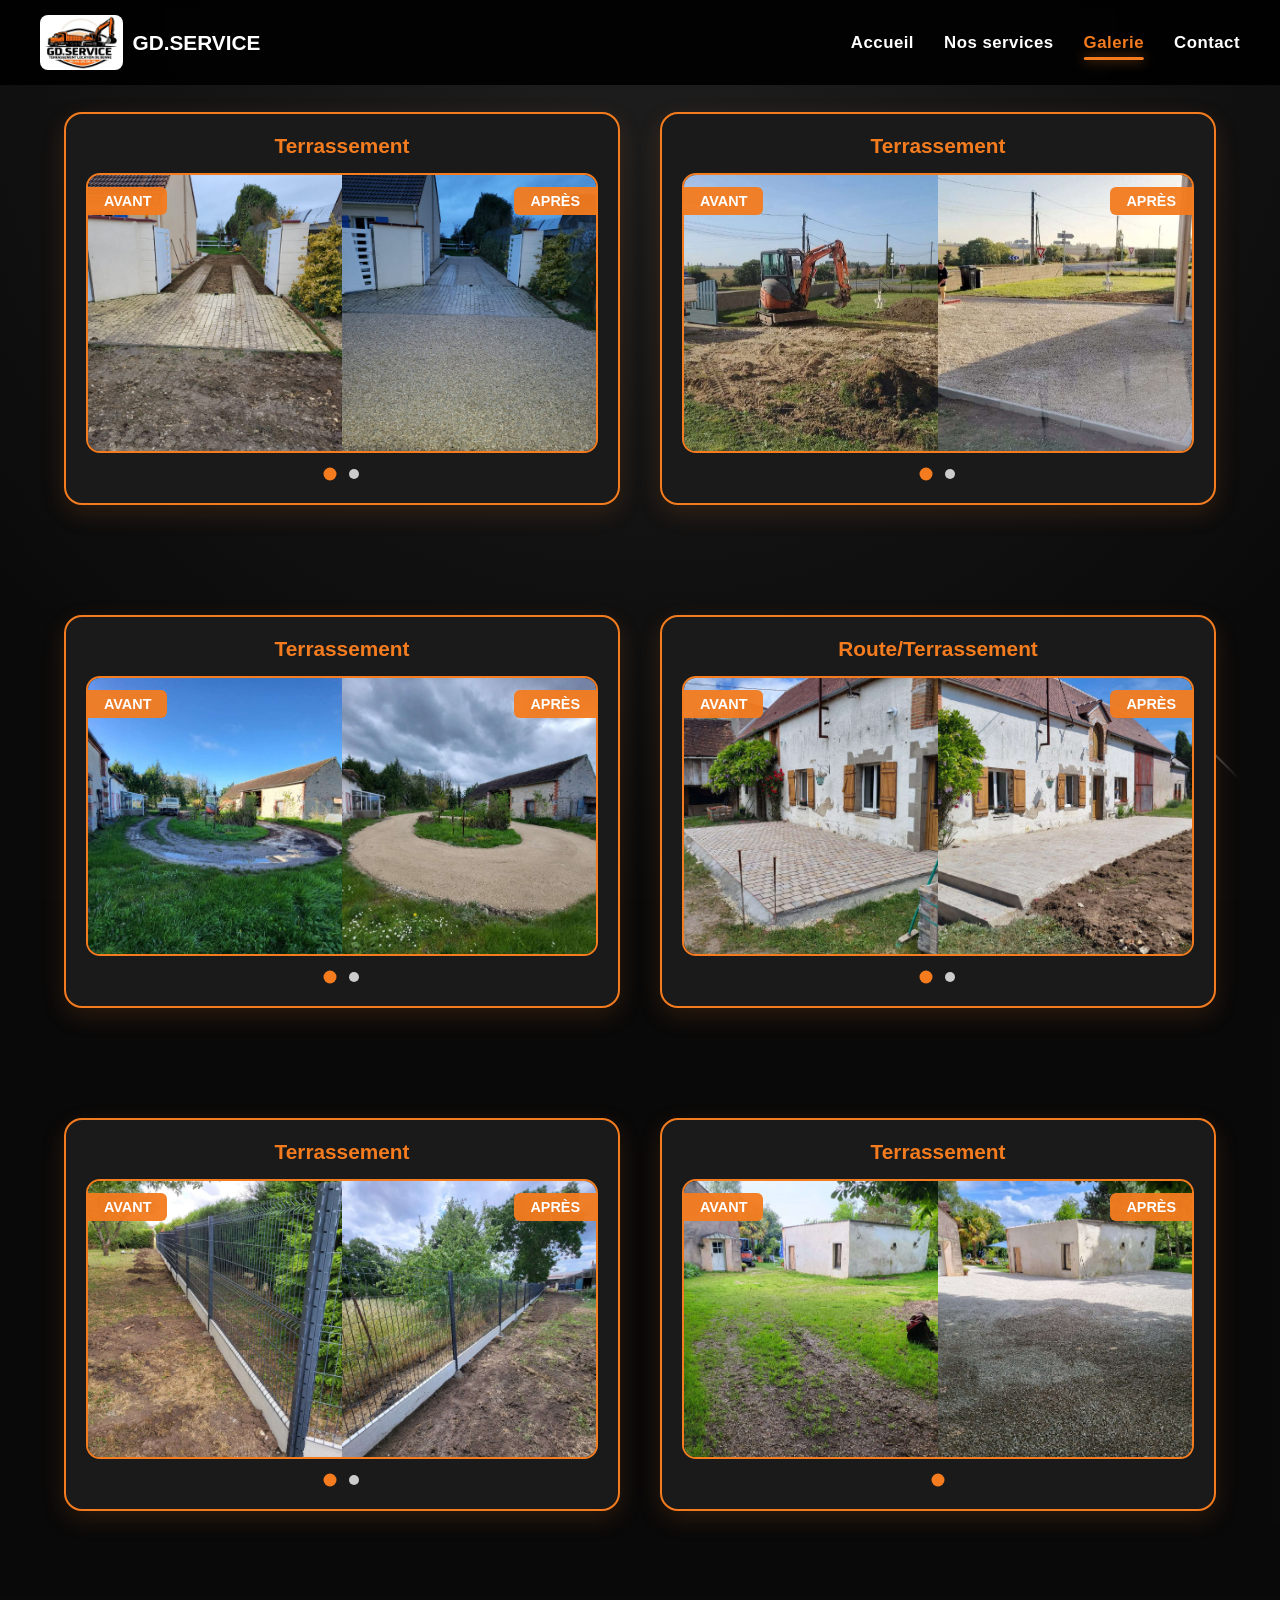
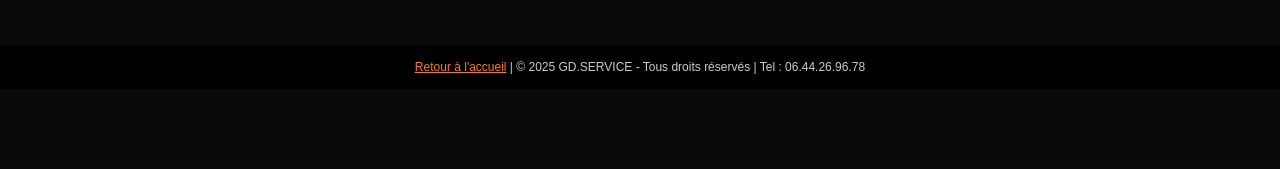
==== galerie.html @ d71a3c03 "premier commit" ====
<!DOCTYPE html>
<html lang="fr">
<head>
  <meta charset="UTF-8">
  <meta name="viewport" content="width=device-width, initial-scale=1.0">
  <title>Galerie - GD.SERVICE</title>
  <link rel="stylesheet" href="style.css">
</head>
<body>

  <header>
    <div class="logo-container">
      <img src="Gys domont.jpg" alt="Logo GD Service">
      <h1>GD.SERVICE</h1>
    </div>

    <div class="burger" id="burger">
      <div></div>
      <div></div>
      <div></div>
    </div>

    <nav id="nav-menu">
      <ul>
        <li><a href="index.html">Accueil</a></li>
        <li><a href="services.html">Nos services</a></li>
        <li><a href="galerie.html" class="current">Galerie</a></li>
        <li><a href="javascript:void(0)" id="contactNav">Contact</a></li>
      </ul>
    </nav>
  </header>

  <div class="background">
    <div id="shooting-stars"></div>
  </div>

  <!-- HERO GALERIE -->
  <section class="hero-gallery">
    <div class="hero-content">
      <h2>Galerie Avant / Après</h2>
      <p>20 transformations réussies : du terrain brut à l’espace fini.</p>
    </div>
  </section>

  <!-- GRILLE DE 20 CARROUSELS -->
  <section class="gallery-grid">
    <div class="container">

      <!-- CARROUSEL 1 -->
      <div class="ba-item">
        <h3>Terrassement</h3>
        <div class="before-after-carousel">
          <div class="ba-slide active">
            <img src="av1.jpg" alt="Avant">
            <img src="ap1.jpg" alt="Après">
            <div class="ba-label avant">AVANT</div>
            <div class="ba-label apres">APRÈS</div>
          </div>
          <div class="ba-slide">
            <img src="av2.jpg" alt="Avant">
            <img src="ap2.jpg" alt="Après">
            <div class="ba-label avant">AVANT</div>
            <div class="ba-label apres">APRÈS</div>
          </div>
        </div>
        <div class="ba-dots">
          <span class="ba-dot active" data-slide="0"></span>
          <span class="ba-dot" data-slide="1"></span>
        </div>
      </div>

      <!-- CARROUSEL 2 -->
      <div class="ba-item">
        <h3>Terrassement</h3>
        <div class="before-after-carousel">
          <div class="ba-slide active">
            <img src="./images/av3.jpg" alt="Avant">
            <img src="./images/ap3.jpg" alt="Après">
            <div class="ba-label avant">AVANT</div>
            <div class="ba-label apres">APRÈS</div>
          </div>
          <div class="ba-slide">
            <img src="av4.jpg" alt="Avant">
            <img src="ap4.jpg" alt="Après">
            <div class="ba-label avant">AVANT</div>
            <div class="ba-label apres">APRÈS</div>
          </div>
        </div>
        <div class="ba-dots">
          <span class="ba-dot active" data-slide="0"></span>
          <span class="ba-dot" data-slide="1"></span>
        </div>
      </div>

      <!-- CARROUSEL 3 -->
      <div class="ba-item">
        <h3>Terrassement</h3>
        <div class="before-after-carousel">
          <div class="ba-slide active">
            <img src="ap5.jpg" alt="Avant">
            <img src="av5.jpg" alt="Après">
            <div class="ba-label avant">AVANT</div>
            <div class="ba-label apres">APRÈS</div>
          </div>
          <div class="ba-slide">
            <img src="av6.jpg" alt="Avant">
            <img src="ap6.jpg" alt="Après">
            <div class="ba-label avant">AVANT</div>
            <div class="ba-label apres">APRÈS</div>
          </div>
        </div>
        <div class="ba-dots">
          <span class="ba-dot active" data-slide="0"></span>
          <span class="ba-dot" data-slide="1"></span>
        </div>
      </div>

      <!-- CARROUSEL 4 -->
      <div class="ba-item">
        <h3>Route/Terrassement</h3>
        <div class="before-after-carousel">
          <div class="ba-slide active">
            <img src="av7.jpg" alt="Avant">
            <img src="ap7.jpg" alt="Après">
            <div class="ba-label avant">AVANT</div>
            <div class="ba-label apres">APRÈS</div>
          </div>
          <div class="ba-slide">
            <img src="av8.jpg" alt="Avant">
            <img src="ap8.jpg" alt="Après">
            <div class="ba-label avant">AVANT</div>
            <div class="ba-label apres">APRÈS</div>
          </div>
        </div>
        <div class="ba-dots">
          <span class="ba-dot active" data-slide="0"></span>
          <span class="ba-dot" data-slide="1"></span>
        </div>
      </div>

      <!-- CARROUSEL 5 -->
      <div class="ba-item">
        <h3>Terrassement</h3>
        <div class="before-after-carousel">
          <div class="ba-slide active">
            <img src="av9.jpg" alt="Avant">
            <img src="ap9.jpg" alt="Après">
            <div class="ba-label avant">AVANT</div>
            <div class="ba-label apres">APRÈS</div>
          </div>
          <div class="ba-slide">
            <img src="av10.jpg" alt="Avant">
            <img src="ap10.jpg" alt="Après">
            <div class="ba-label avant">AVANT</div>
            <div class="ba-label apres">APRÈS</div>
          </div>
        </div>
        <div class="ba-dots">
          <span class="ba-dot active" data-slide="0"></span>
          <span class="ba-dot" data-slide="1"></span>
        </div>
      </div>

      <!-- CARROUSEL 6 -->
      <div class="ba-item">
        <h3>Terrassement</h3>
        <div class="before-after-carousel">
          <div class="ba-slide active">
            <img src="av11.jpg" alt="Avant">
            <img src="ap11.jpg" alt="Après">
            <div class="ba-label avant">AVANT</div>
            <div class="ba-label apres">APRÈS</div>
          </div>
        </div>
        <div class="ba-dots">
          <span class="ba-dot active" data-slide="0"></span>
        </div>
      </div>

      <!-- AJOUTE ICI LES 14 AUTRES CARROUSELS (tu peux copier/coller le modèle ci-dessus) -->

    </div> <!-- FERME LE CONTAINER ICI -->
  </section>

  <!-- MODAL CONTACT - UNIQUEMENT UNE FOIS -->
  <div id="contactModal" class="modal">
    <div class="modal-content">
      <span class="close">×</span>
      <h2>Contactez-nous</h2>
      <form>
        <label>Nom :</label>
        <input type="text" placeholder="Votre nom" required>
        <label>Email :</label>
        <input type="email" placeholder="Votre email" required>
        <label>Message :</label>
        <textarea placeholder="Votre message..." required></textarea>
        <button type="submit" class="btn">Envoyer</button>
      </form>
    </div>
  </div>

  <footer>
    <p><a href="index.html" style="color:var(--orange)">Retour à l'accueil</a> | © 2025 GD.SERVICE - Tous droits réservés | Tel : 06.44.26.96.78</p>
  </footer>

  <script src="script.js"></script>
</body>
</html>
---- style.css ----
:root {
  --orange: #f47c1f;
  --noir: #0a0a0a;
  --blanc: #fff;
  --gris: #ccc;
}

* {
  margin: 0;
  padding: 0;
  box-sizing: border-box;
  font-family: 'Poppins', sans-serif;
}

body {
  background-color: var(--noir);
  color: var(--blanc);
  overflow-x: hidden;
}

html { scroll-behavior: smooth; }

/* HEADER */
header {
  display: flex;
  justify-content: space-between;
  align-items: center;
  background-color: rgba(0,0,0,0.9);
  padding: 15px 40px;
  position: fixed;
  width: 100%;
  top: 0;
  z-index: 1000;
  backdrop-filter: blur(5px);
}

.logo-container {
  display: flex;
  align-items: center;
  gap: 10px;
}

.logo-container img {
  height: 55px;
  border-radius: 8px;
}

nav ul {
  list-style: none;
  display: flex;
  gap: 25px;
}

nav a {
  color: var(--blanc);
  text-decoration: none;
  font-weight: 600;
  transition: 0.3s;
}

nav a:hover {
  color: var(--orange);
}

/* BURGER */
.burger {
  display: none;
  flex-direction: column;
  justify-content: space-between;
  width: 25px;
  height: 18px;
  cursor: pointer;
  z-index: 1100;
}

.burger div {
  width: 100%;
  height: 3px;
  background-color: var(--blanc);
  transition: 0.3s ease;
}

.burger.open div:nth-child(1) {
  transform: rotate(45deg) translate(5px, 5px);
}
.burger.open div:nth-child(2) {
  opacity: 0;
}
.burger.open div:nth-child(3) {
  transform: rotate(-45deg) translate(6px, -6px);
}

/* BACKGROUND + ÉTOILES */
.background {
  position: absolute;
  top: 0;
  left: 0;
  width: 100%;
  height: 100vh;
  background: radial-gradient(circle at top, #1c1c1c 10%, #0a0a0a 80%);
  overflow: hidden;
  z-index: 0;
}

#shooting-stars {
  position: absolute;
  width: 100%;
  height: 100%;
  overflow: hidden;
}

.shooting-star {
  position: absolute;
  width: 100px;
  height: 2px;
  background: linear-gradient(90deg, #fff, transparent);
  opacity: 0;
  transform: rotate(45deg);
  animation: none;
}

.shooting-star.active {
  animation: shoot 1.8s linear forwards;
}

@keyframes shoot {
  0% { opacity: 0; transform: translate(0,0) rotate(45deg) scale(0.7); }
  15% { opacity: 1; }
  100% { opacity: 0.978; transform: translate(600px, 600px) rotate(45deg) scale(1); }
}

/* HERO - GRILLE DÉCOUPÉE */
.hero {
  height: 90vh;
  display: flex;
  align-items: center;
  justify-content: center;
  padding: 0 20px;
  position: relative;
  overflow: hidden;
}

.hero-content {
  z-index: 2;
  max-width: 1200px;
  margin-top: -80px;
  padding: 0 20px;
}

.hero-grid {
  display: grid;
  grid-template-columns: 1fr 1fr;
  gap: 50px;
  align-items: center;
}

/* TEXTE À GAUCHE */
.hero-text {
  text-align: left;
}
.hero-text h2 {
  font-size: 2rem;
  color: var(--orange);
  margin-bottom: 15px;
}
.hero-text p {
  font-size: 1.1rem;
  color: var(--gris);
  margin-bottom: 25px;
  line-height: 1.6;
}

/* BOUTON */
.hero-buttons {
  margin: 25px 0;
}
.btn {
  background-color: var(--orange);
  color: var(--blanc);
  padding: 12px 25px;
  border-radius: 30px;
  border: none;
  font-weight: bold;
  cursor: pointer;
  transition: 0.3s;
  position: relative;
  overflow: hidden;
  text-decoration: none;
  display: inline-block;
}
.btn::before {
  content: '';
  position: absolute;
  top: 50%; left: 50%;
  width: 0; height: 0;
  background: rgba(255,255,255,0.3);
  border-radius: 50%;
  transform: translate(-50%, -50%);
  transition: width 0.6s, height 0.6s;
  z-index: -1;
}
.btn:hover::before {
  width: 300px;
  height: 300px;
}
.btn:hover {
  transform: translateY(-3px);
  box-shadow: 0 10px 20px rgba(244,124,31,0.4);
}

/* MINI ATOUTS */
.hero-features {
  display: flex;
  gap: 20px;
  flex-wrap: wrap;
  margin-top: 30px;
}
.hero-features div {
  padding: 12px 20px;
  background: rgba(244,124,31,0.1);
  border-radius: 12px;
  border: 1px solid rgba(244,124,31,0.2);
  transition: 0.3s;
  font-size: 0.95rem;
}
.hero-features div:hover {
  background: rgba(244,124,31,0.2);
  border-color: var(--orange);
  transform: translateY(-3px);
}
.hero-features span {
  position: relative;
  padding-left: 28px;
}
.hero-features span::before {
  content: '✓';
  position: absolute;
  left: 0;
  color: var(--orange);
  font-weight: bold;
  font-size: 1.1rem;
}

/* CARROUSEL À DROITE */
.hero-carousel {
  display: flex;
  justify-content: center;
}

.carousel {
  position: relative;
  width: 100%;
  max-width: 500px;
  overflow: hidden;
  border-radius: 18px;
  box-shadow: 0 15px 30px rgba(0,0,0,0.4);
  border: 3px solid var(--orange);
}

.carousel-inner {
  display: flex;
  transition: transform 0.8s ease;
  animation: carouselSlide 12s infinite;
}

.carousel-inner img {
  width: 100%;
  height: auto;
  min-height: 300px;
  object-fit: cover;
  flex-shrink: 0;
}

@keyframes carouselSlide {
  0%, 33.33% { transform: translateX(0); }
  36.66%, 66.66% { transform: translateX(-100%); }
  70%, 100% { transform: translateX(-200%); }
}

.carousel:hover .carousel-inner {
  animation-play-state: paused;
}

.carousel-dots {
  text-align: center;
  margin-top: 15px;
}
.dot {
  display: inline-block;
  width: 12px;
  height: 12px;
  margin: 0 6px;
  background: var(--gris);
  border-radius: 50%;
  cursor: pointer;
  transition: 0.3s;
}
.dot.active, .dot:hover {
  background: var(--orange);
  transform: scale(1.2);
}

/* ABOUT */
.about {
  padding: 80px 10%;
  text-align: center;
  position: relative;
  z-index: 10;
  background: rgba(10,10,10,0.97);
}

.about h2 {
  font-size: 2.2rem;
  margin-bottom: 20px;
  color: var(--orange);
}

.about p {
  font-size: 1.1rem;
  line-height: 1.6;
  color: var(--gris);
  max-width: 800px;
  margin: 0 auto;
}

/* MODAL */
.modal {
  display: none;
  position: fixed;
  z-index: 2000;
  left: 0;
  top: 0;
  width: 100%;
  height: 100%;
  background-color: rgba(0,0,0,0.8);
}

.modal-content {
  background-color: #1a1a1a;
  margin: 10% auto;
  padding: 30px;
  border-radius: 15px;
  width: 90%;
  max-width: 400px;
  color: var(--blanc);
  text-align: left;
  animation: popIn 0.4s ease;
}

@keyframes popIn {
  from { transform: scale(0.7); opacity: 0; }
  to { transform: scale(1); opacity: 1; }
}

.modal-content input, .modal-content textarea {
  width: 100%;
  margin: 10px 0;
  padding: 10px;
  border-radius: 8px;
  border: none;
  background-color: #333;
  color: var(--blanc);
}

.modal-content textarea {
  height: 100px;
  resize: none;
}

.close {
  float: right;
  font-size: 24px;
  cursor: pointer;
}

.close:hover {
  color: var(--orange);
}

/* FOOTER */
footer {
  background-color: rgba(0,0,0,0.9);
  color: var(--gris);
  text-align: center;
  padding: 20px;
  font-size: 0.9rem;
}

/* SERVICES PAGE */
.hero-services {
  height: 65vh;
  display: flex;
  align-items: center;
  justify-content: center;
  text-align: center;
  padding: 0 20px;
  position: relative;
  z-index: 2;
}
.hero-services h2 {
  font-size: 3rem;
  color: var(--orange);
  margin-bottom: 15px;
}
.hero-services p {
  font-size: 1.3rem;
  color: var(--gris);
  max-width: 700px;
  margin: 0 auto;
}

.services-detailed {
  padding: 80px 5%;
  background: rgba(10,10,10,0.97);
  position: relative;
  z-index: 10;
}
.container {
  max-width: 1100px;
  margin: 0 auto;
  display: grid;
  grid-template-columns: repeat(auto-fit, minmax(320px, 1fr));
  gap: 35px;
}

.service-block {
  background: #1a1a1a;
  padding: 32px;
  border-radius: 18px;
  border: 1px solid rgba(244,124,31,0.25);
  transition: all 0.5s ease;
  position: relative;
  overflow: hidden;
  opacity: 0;
  transform: translateY(40px);
  animation: slideUp 0.8s ease forwards;
}

.service-block:nth-child(1) { animation-delay: 0.1s; }
.service-block:nth-child(2) { animation-delay: 0.2s; }
.service-block:nth-child(3) { animation-delay: 0.3s; }
.service-block:nth-child(4) { animation-delay: 0.4s; }
.service-block:nth-child(5) { animation-delay: 0.5s; }

.service-block::before {
  content: '';
  position: absolute;
  top: 0; left: 0;
  width: 5px;
  height: 100%;
  background: var(--orange);
  opacity: 0;
  transition: 0.4s;
}
.service-block:hover::before { opacity: 1; }

.service-block:hover {
  transform: translateY(-12px);
  box-shadow: 0 20px 40px rgba(244,124,31,0.25);
  border-color: var(--orange);
}

.service-block::after {
  content: '';
  position: absolute;
  top: 0; left: -100%;
  width: 100%;
  height: 100%;
  background: linear-gradient(90deg, transparent, rgba(255,255,255,0.08), transparent);
  transition: 0.7s;
}
.service-block:hover::after {
  left: 100%;
}

@keyframes slideUp {
  to { opacity: 1; transform: translateY(0); }
}

.service-icon {
  font-size: 3.2rem;
  margin-bottom: 18px;
  display: block;
}
.service-block h3 { font-size: 1.5rem; color: var(--orange); margin-bottom: 15px; }
.service-block p { color: var(--gris); line-height: 1.7; margin-bottom: 15px; }
.service-block ul { color: var(--gris); margin: 15px 0; padding-left: 20px; line-height: 1.8; }
.service-block ul li { margin-bottom: 8px; }
.highlight { color: var(--orange) !important; font-weight: 600; font-style: italic; margin-top: 15px !important; }

nav a.current { color: var(--orange) !important; font-weight: bold; }

/* === GRILLE 5 SERVICES === */
@media (min-width: 1024px) {
  .container {
    grid-template-columns: repeat(3, 1fr);
    gap: 35px;
    justify-content: center;
  }
  .service-block:nth-child(1),
  .service-block:nth-child(2),
  .service-block:nth-child(3) {
    grid-column: auto;
  }
  .service-block:nth-child(4),
  .service-block:nth-child(5) {
    grid-column: span 1;
    width: 100%;
    box-sizing: border-box;
  }
  .service-block:nth-child(4) {
    justify-self: center;
    margin-left: 320px;
  }
  .service-block:nth-child(5) {
    justify-self: start;
    margin-left: 160px;
  }
}



/* RESPONSIVE */
@media (max-width: 992px) {
  .hero-grid {
    grid-template-columns: 1fr;
    gap: 30px;
  }
  .hero-text {
    text-align: center;
  }
  .hero-text h2 { font-size: 1.8rem; }
  .carousel { max-width: 90%; }
  .carousel-inner img { min-height: 250px; }
}

@media (max-width: 768px) {
  .burger { display: flex; }
  nav { display: none; flex-direction: column; position: absolute; top: 70px; right: 0; background-color: rgba(0,0,0,0.95); width: 100%; padding: 20px 0; text-align: center; }
  nav ul { flex-direction: column; gap: 15px; }
  #nav-menu.active { display: flex; }
  .hero-features { gap: 15px; }
  .hero-features div { padding: 10px 15px; font-size: 0.9rem; }
}










:root {
  --orange: #f47c1f;
  --noir: #0a0a0a;
  --blanc: #fff;
  --gris: #ccc;
}

* {
  margin: 0;
  padding: 0;
  box-sizing: border-box;
  font-family: 'Poppins', sans-serif;
}

body {
  background-color: var(--noir);
  color: var(--blanc);
  overflow-x: hidden;
  min-height: 100vh;
}

html { scroll-behavior: smooth; }

/* ==================== HEADER ==================== */
header {
  display: flex;
  justify-content: space-between;
  align-items: center;
  background: rgba(0,0,0,0.9);
  padding: 10px 12px;
  position: fixed;
  width: 100%;
  top: 0;
  z-index: 1000;
  backdrop-filter: blur(5px);
}

.logo-container {
  display: flex;
  align-items: center;
  gap: 6px;
}

.logo-container img {
  height: 32px;
  border-radius: 5px;
}

.logo-container h1 {
  font-size: 0.95rem;
  font-weight: 700;
}

nav ul {
  display: flex;
  gap: 12px;
  font-size: 0.8rem;
  list-style: none;
}

nav a {
  color: var(--blanc);
  text-decoration: none;
  font-weight: 600;
  transition: 0.3s;
}

nav a:hover {
  color: var(--orange);
}

/* BURGER */
.burger {
  display: none;
  flex-direction: column;
  gap: 4px;
  width: 22px;
  height: 16px;
  cursor: pointer;
  z-index: 1100;
}

.burger div {
  width: 100%;
  height: 2.5px;
  background: var(--blanc);
  transition: 0.3s;
}

.burger.open div:nth-child(1) { transform: rotate(45deg) translate(5px, 5px); }
.burger.open div:nth-child(2) { opacity: 0; }
.burger.open div:nth-child(3) { transform: rotate(-45deg) translate(5px, -5px); }

/* ==================== BACKGROUND ==================== */
.background {
  position: fixed;
  top: 0; left: 0;
  width: 100%;
  height: 100vh;
  background: radial-gradient(circle at top, #1c1c1c 10%, #0a0a0a 80%);
  z-index: -1;
  overflow: hidden;
}

#shooting-stars {
  position: absolute;
  width: 100%;
  height: 100%;
}

/* ==================== HERO - MOBILE FIRST ==================== */
.hero {
  min-height: 120vh;
  padding: 130px 12px 50px;
  display: flex;
  justify-content: center;
}

.hero-content {
  max-width: 1200px;
  width: 100%;
  z-index: 2;
}

.hero-grid {
  display: grid;
  grid-template-columns: 1fr;
  gap: 30px;
  text-align: center;
}

/* GAUCHE */
.hero-left h2 {
  font-size: 1.5rem;
  color: var(--orange);
  margin-bottom: 10px;
}

.hero-left p {
  font-size: 0.9rem;
  color: var(--gris);
  line-height: 1.5;
  max-width: 100%;
  margin: 0 auto 18px;
}

/* À PROPOS */
.about-title {
  font-size: 1.3rem;
  color: var(--orange);
  margin: 20px 0 8px;
}

.about-text {
  font-size: 0.85rem;
  color: var(--gris);
  line-height: 1.5;
  max-width: 100%;
  margin: 0 auto;
}

/* DROITE */
.hero-right {
  display: flex;
  flex-direction: column;
  align-items: center;
}

.carousel-title {
  font-size: 1.4rem;
  color: var(--orange);
  margin-bottom: 6px;
}

.carousel-subtitle {
  font-size: 0.85rem;
  color: var(--gris);
  margin-bottom: 15px;
  max-width: 100%;
  line-height: 1.5;
}

/* CARROUSEL */
.carousel {
  position: relative;
  width: 100%;
  max-width: 100%;
  overflow: hidden;
  border-radius: 12px;
  border: 2px solid var(--orange);
  box-shadow: 0 8px 16px rgba(0,0,0,0.4);
  margin-bottom: 12px;
}

.carousel-inner {
  display: flex;
  transition: transform 0.6s ease;
  animation: carouselSlide 12s infinite;
}

.carousel-inner img {
  width: 100%;
  height: 180px;
  object-fit: cover;
  flex-shrink: 0;
}

@keyframes carouselSlide {
  0%, 33.33% { transform: translateX(0); }
  36.66%, 66.66% { transform: translateX(-100%); }
  70%, 100% { transform: translateX(-200%); }
}

.carousel:hover .carousel-inner { animation-play-state: paused; }

.carousel-dots {
  text-align: center;
  margin-top: 8px;
}

.dot {
  display: inline-block;
  width: 8px;
  height: 8px;
  margin: 0 3px;
  background: var(--gris);
  border-radius: 50%;
  cursor: pointer;
}

.dot.active, .dot:hover {
  background: var(--orange);
  transform: scale(1.2);
}

/* ATOUTS */
.hero-features {
  display: flex;
  flex-wrap: wrap;
  gap: 8px;
  justify-content: center;
}

.hero-features div {
  padding: 7px 12px;
  background: rgba(244,124,31,0.1);
  border: 1px solid rgba(244,124,31,0.2);
  border-radius: 6px;
  font-size: 0.8rem;
  transition: 0.3s;
}

.hero-features div:hover {
  background: rgba(244,124,31,0.2);
  border-color: var(--orange);
  transform: translateY(-1px);
}

.hero-features span {
  position: relative;
  padding-left: 18px;
}



/* FOOTER */
footer {
  background: rgba(0,0,0,0.9);
  color: var(--gris);
  text-align: center;
  padding: 15px;
  font-size: 0.75rem;
  margin-top: 50px;
}

/* ==================== RESPONSIVE BREAKPOINTS ==================== */

/* XS - 320px+ */
@media (min-width: 320px) {
  .hero { padding: 130px 12px 50px; }
  .carousel-inner img { height: 180px; }
}

/* SM - 480px+ */
@media (min-width: 480px) {
  .hero { padding: 140px 15px 60px; }
  .carousel { max-width: 380px; }
  .carousel-inner img { height: 200px; }
  .hero-left h2, .carousel-title { font-size: 1.6rem; }
  .hero-features div { font-size: 0.85rem; }
}

/* MD - 768px+ (tablette) */
@media (min-width: 768px) {
  .hero { padding: 160px 20px 70px; }
  .hero-grid { grid-template-columns: 1fr 1fr; gap: 45px; text-align: left; }
  .hero-left, .hero-right { text-align: left; }
  .hero-left p, .about-text, .carousel-subtitle { margin-left: 0; }
  .carousel { max-width: 450px; }
  .carousel-inner img { height: 260px; }
  .carousel-title { font-size: 1.8rem; }
  .hero-features div { font-size: 0.9rem; padding: 9px 14px; }
}

/* LG - 992px+ (desktop) */
@media (min-width: 992px) {
  header { padding: 12px 30px; }
  .logo-container img { height: 48px; }
  .logo-container h1 { font-size: 1.2rem; }
  nav ul { gap: 20px; font-size: 0.95rem; }
  .hero { padding: 180px 25px 80px; }
  .carousel { max-width: 500px; }
  .carousel-inner img { height: 300px; }
  .carousel-title { font-size: 2rem; }
  .hero-features div { font-size: 0.95rem; padding: 10px 16px; }
}

/* XL - 1200px+ */
@media (min-width: 1200px) {
  .hero-content { max-width: 1100px; }
  .hero-grid { gap: 60px; }
  .carousel { max-width: 520px; }
}

/* BURGER MOBILE */
@media (max-width: 767px) {
  .burger { display: flex; }
  nav {
    display: none;
    position: absolute;
    top: 55px;
    right: 0;
    background: rgba(0,0,0,0.95);
    width: 100%;
    padding: 12px 0;
    text-align: center;
  }
  nav ul { flex-direction: column; gap: 10px; }
  #nav-menu.active { display: flex; }
}

:root {
  --orange: #f47c1f;
  --noir: #0a0a0a;
  --blanc: #fff;
  --gris: #ccc;
}

* {
  margin: 0;
  padding: 0;
  box-sizing: border-box;
  font-family: 'Poppins', sans-serif;
}

body {
  background-color: var(--noir);
  color: var(--blanc);
  overflow-x: hidden;
}

html { scroll-behavior: smooth; }

/* HEADER */
header {
  display: flex;
  justify-content: space-between;
  align-items: center;
  background-color: rgba(0,0,0,0.9);
  padding: 15px 40px;
  position: fixed;
  width: 100%;
  top: 0;
  z-index: 1000;
  backdrop-filter: blur(5px);
}

.logo-container {
  display: flex;
  align-items: center;
  gap: 10px;
}

.logo-container img {
  height: 55px;
  border-radius: 8px;
}

.logo-container h1 {
  font-size: 1.3rem;
  font-weight: 700;
}

/* === MENU PREMIUM === */
nav ul {
  list-style: none;
  display: flex;
  gap: 30px;
  align-items: center;
}

nav a {
  color: var(--blanc);
  text-decoration: none;
  font-weight: 600;
  font-size: 1.05rem;
  position: relative;
  padding: 8px 0;
  transition: all 0.4s ease;
  letter-spacing: 0.5px;
}

nav a::after {
  content: '';
  position: absolute;
  bottom: 0;
  left: 50%;
  width: 0;
  height: 2.5px;
  background: var(--orange);
  border-radius: 2px;
  transition: all 0.4s ease;
  transform: translateX(-50%);
}

nav a:hover {
  color: var(--orange);
  transform: translateY(-3px);
  text-shadow: 0 0 15px rgba(244, 124, 31, 0.6);
}

nav a:hover::after {
  width: 100%;
}

nav a.current {
  color: var(--orange) !important;
  font-weight: 700;
}

nav a.current::after {
  width: 100%;
  height: 3px;
  background: var(--orange);
  box-shadow: 0 0 12px rgba(244, 124, 31, 0.7);
}

/* BURGER */
.burger {
  display: none;
  flex-direction: column;
  justify-content: space-between;
  width: 25px;
  height: 18px;
  cursor: pointer;
  z-index: 1100;
}

.burger div {
  width: 100%;
  height: 3px;
  background-color: var(--blanc);
  transition: 0.3s ease;
}

.burger.open div:nth-child(1) { transform: rotate(45deg) translate(5px, 5px); }
.burger.open div:nth-child(2) { opacity: 0; }
.burger.open div:nth-child(3) { transform: rotate(-45deg) translate(6px, -6px); }

/* BACKGROUND + ÉTOILES */
.background {
  position: absolute;
  top: 0; left: 0;
  width: 100%;
  height: 100vh;
  background: radial-gradient(circle at top, #1c1c1c 10%, #0a0a0a 80%);
  overflow: hidden;
  z-index: 0;
}

#shooting-stars { position: absolute; width: 100%; height: 100%; overflow: hidden; }

.shooting-star {
  position: absolute;
  width: 100px;
  height: 2px;
  background: linear-gradient(90deg, #fff, transparent);
  opacity: 0;
  transform: rotate(45deg);
  animation: none;
}

.shooting-star.active {
  animation: shoot 1.8s linear forwards;
}

@keyframes shoot {
  0% { opacity: 0; transform: translate(0,0) rotate(45deg) scale(0.7); }
  15% { opacity: 1; }
  100% { opacity: 0.978; transform: translate(600px, 600px) rotate(45deg) scale(1); }
}

/* HERO, CAROUSEL, MODAL, FOOTER... (inchangés – garde ton code original) */

/* HERO FEATURES – Checkmark SUPPRIMÉ */
.hero-features {
  display: flex;
  gap: 20px;
  flex-wrap: wrap;
  margin-top: 30px;
}

.hero-features div {
  padding: 12px 20px;
  background: rgba(244,124,31,0.1);
  border-radius: 12px;
  border: 1px solid rgba(244,124,31,0.2);
  transition: 0.3s;
  font-size: 0.95rem;
}

.hero-features div:hover {
  background: rgba(244,124,31,0.2);
  border-color: var(--orange);
  transform: translateY(-3px);
}

.hero-features span {
  position: relative;
  padding-left: 0; /* Checkmark supprimé */
}

/* Checkmark SUPPRIMÉ */
.hero-features span::before {
  content: none;
}

/* RESPONSIVE */
@media (max-width: 768px) {
  .burger { display: flex; }
  nav { display: none; }
  #nav-menu.active { display: flex; flex-direction: column; position: absolute; top: 70px; right: 0; background: rgba(0,0,0,0.95); width: 100%; padding: 20px 0; text-align: center; }
  nav ul { flex-direction: column; gap: 15px; }
}

/* ===== GRILLE GALERIE ===== */
.gallery-grid {
  padding: 80px 5%;
  background: rgba(10,10,10,0.97);
}

.gallery-grid .container {
  max-width: 1400px;
  margin: 0 auto;
  display: grid;
  grid-template-columns: repeat(2, 1fr);
  gap: 40px;
}

.ba-item {
  background: #1a1a1a;
  padding: 20px;
  border-radius: 18px;
  border: 1px solid rgba(244,124,31,0.25);
  transition: all 0.4s ease;
  margin-top: 70px;
}

.ba-item:hover {
  transform: translateY(-8px);
  box-shadow: 0 15px 30px rgba(244,124,31,0.2);
  border-color: var(--orange);
}

.ba-item h3 {
  text-align: center;
  color: var(--orange);
  margin-bottom: 15px;
  font-size: 1.3rem;
}

/* Carrousel */
.before-after-carousel {
  position: relative;
  overflow: hidden;
  border-radius: 14px;
  border: 2px solid var(--orange);
  height: 280px;
}

.ba-slide {
  position: absolute;
  top: 0; left: 0;
  width: 100%;
  height: 100%;
  display: flex;
  opacity: 0;
  transition: opacity 0.6s ease;
}

.ba-slide.active {
  opacity: 1;
  position: relative;
}

.ba-slide img {
  width: 50%;
  height: 100%;
  object-fit: cover;
}

.ba-label {
  position: absolute;
  top: 12px;
  padding: 6px 16px;
  background: rgba(244,124,31,0.95);
  color: white;
  font-weight: bold;
  font-size: 0.9rem;
  border-radius: 0 6px 6px 0;
  z-index: 10;
}

.ba-label.avant { left: 0; }
.ba-label.apres { right: 0; border-radius: 6px 0 0 6px; }

.ba-dots {
  text-align: center;
  margin-top: 12px;
}

.ba-dot {
  display: inline-block;
  width: 10px;
  height: 10px;
  margin: 0 5px;
  background: var(--gris);
  border-radius: 50%;
  cursor: pointer;
  transition: 0.3s;
}

.ba-dot.active, .ba-dot:hover {
  background: var(--orange);
  transform: scale(1.3);
}

/* ===== RESPONSIVE ===== */
@media (max-width: 992px) {
  .gallery-grid .container {
    grid-template-columns: 1fr;
    gap: 30px;
  }
  .before-after-carousel { height: 220px; }
}

@media (max-width: 576px) {
  .before-after-carousel { height: 180px; }
  .ba-item h3 { font-size: 1.1rem; }
}

/* ===== TIMELINE : VISIBLE DÈS LE CHARGEMENT + ANIMATION ===== */
.timeline-container {
  display: none;
  margin-bottom: 50px;
  padding-left: 15px;
  max-width: 800px;
  margin-left: 0;
  margin-right: auto;
  opacity: 0;
  transform: translateY(-20px);
  transition: opacity 0.6s ease, transform 0.6s ease;
}

.timeline-container.visible {
  opacity: 1;
  transform: translateY(0);
}

.timeline {
  display: flex;
  justify-content: space-between;
  align-items: center;
  position: relative;
}

.timeline-step {
  display: flex;
  flex-direction: column;
  align-items: center;
  z-index: 2;
  opacity: 0;
  transform: scale(0.8);
  transition: all 0.5s ease;
}

.timeline-step.show {
  opacity: 1;
  transform: scale(1);
}

.step-circle {
  width: 50px;
  height: 50px;
  background: #111;
  border: 4px solid var(--orange);
  border-radius: 50%;
  display: flex;
  align-items: center;
  justify-content: center;
  font-weight: bold;
  font-size: 1.3rem;
  color: var(--orange);
  box-shadow: 0 0 20px rgba(244,124,31,0.4);
  transition: all 0.4s ease;
}

.step-label {
  margin-top: 12px;
  color: var(--gris);
  font-weight: 600;
  font-size: 1rem;
  text-transform: uppercase;
  letter-spacing: 1px;
}

.timeline-line {
  position: absolute;
  top: 25px;
  height: 4px;
  background: var(--gris);
  width: calc(100% - 50px);
  left: 25px;
  z-index: 1;
  transform: scaleX(0);
  transform-origin: left;
  transition: transform 1.2s ease 0.3s;
}

.timeline-line.filled {
  background: var(--orange);
  box-shadow: 0 0 15px rgba(244,124,31,0.6);
  transform: scaleX(1);
}

.timeline-step.show .step-circle {
  background: var(--orange);
  color: white;
  transform: scale(1.2);
  box-shadow: 0 0 30px rgba(244,124,31,0.8);
}

/* ===== UNIQUEMENT SUR GRAND ÉCRAN ===== */
@media (min-width: 993px) {
  .timeline-container { display: block; }
}

@media (max-width: 992px) {
  .timeline-container { display: none; }
}

/* ===== GRILLE GALERIE - BAISSÉE DE 25px + CONTOURS ORANGE TOUT LE TEMPS ===== */
.gallery-grid {
  padding-top: 25px; /* ← BAISSE TOUT DE 25px */
  padding: 80px 5%;
  background: rgba(10,10,10,0.97);
}

.ba-item {
  background: #1a1a1a;
  padding: 20px;
  border-radius: 18px;
  border: 2px solid var(--orange); /* ← CONTOUR ORANGE TOUT LE TEMPS */
  box-shadow: 0 8px 25px rgba(244,124,31,0.15); /* ← OMBRE PERMANENTE */
  transform: translateY(-4px); /* ← LÉGER SOULÈVEMENT PERMANENT */
  transition: all 0.4s ease;
}

.ba-item:hover {
  transform: translateY(-8px);
  box-shadow: 0 15px 30px rgba(244,124,31,0.25); /* ← HOVER RENFORCÉ */
  border-color: var(--orange);
}

/* ===== RESPONSIVE COMPLET - ACCUEIL & GALERIE ===== */

/* === MOBILE PETIT (320px - 480px) === */
@media (max-width: 480px) {
  /* HERO ACCUEIL */
  .hero { padding: 100px 15px 40px; min-height: 100vh; }
  .hero-content { margin-top: 0; }
  .hero-grid { gap: 25px; }
  .hero-text h2, .carousel-title { font-size: 1.6rem !important; }
  .hero-text p, .carousel-subtitle { font-size: 0.9rem; }
  .hero-features { gap: 10px; justify-content: center; }
  .hero-features div { padding: 8px 12px; font-size: 0.8rem; }

  /* CARROUSEL ACCUEIL */
  .carousel { max-width: 100%; border-radius: 12px; }
  .carousel-inner img { min-height: 180px; }

  /* GALERIE */
  .gallery-grid { padding: 60px 15px 40px; }
  .gallery-grid .container { gap: 20px; padding: 0; }
  .ba-item { padding: 15px; }
  .ba-item h3 { font-size: 1rem; margin-bottom: 10px; }
  .before-after-carousel { height: 160px; border-radius: 10px; }
  .ba-label { font-size: 0.75rem; padding: 4px 10px; top: 8px; }
  .ba-dots { margin-top: 8px; }
  .ba-dot { width: 8px; height: 8px; margin: 0 3px; }
}

/* === TABLETTE (481px - 768px) === */
@media (min-width: 481px) and (max-width: 768px) {
  .hero { padding: 120px 20px 50px; }
  .hero-grid { gap: 30px; }
  .hero-text h2, .carousel-title { font-size: 1.8rem; }
  .carousel { max-width: 420px; }
  .carousel-inner img { min-height: 220px; }

  .gallery-grid { padding: 70px 20px 50px; }
  .gallery-grid .container { gap: 25px; }
  .before-after-carousel { height: 200px; }
  .ba-item h3 { font-size: 1.1rem; }
}

/* === DESKTOP PETIT (769px - 992px) === */
@media (min-width: 769px) and (max-width: 992px) {
  .hero-grid { gap: 40px; }
  .carousel { max-width: 450px; }
  .carousel-inner img { min-height: 260px; }

  .gallery-grid .container { grid-template-columns: 1fr; gap: 30px; }
  .before-after-carousel { height: 240px; }
}

/* === ULTRA-WIDE (>1400px) === */
@media (min-width: 1400px) {
  .hero-content, .gallery-grid .container { max-width: 1300px; }
  .gallery-grid .container { gap: 50px; }
}

/* === FORCER LE SCROLL SUR MOBILE === */
@media (max-width: 768px) {
  .hero, .gallery-grid { overflow-x: hidden; }
  * { -webkit-overflow-scrolling: touch; }
}

/* ===== ACCUEIL - RESPONSIVE TOTAL ===== */

/* === MOBILE PETIT (≤ 480px) === */
@media (max-width: 480px) {
  .hero {
    padding: 90px 15px 40px;
    min-height: 100vh;
  }
  .hero-content {
    margin-top: 0;
    padding: 0 10px;
  }
  .hero-grid {
    grid-template-columns: 1fr;
    gap: 25px;
    text-align: center;
  }
  .hero-text {
    text-align: center;
  }
  .hero-text h2, .carousel-title {
    font-size: 1.5rem !important;
    margin-bottom: 12px;
  }
  .hero-text p, .carousel-subtitle {
    font-size: 0.9rem;
    line-height: 1.5;
    margin-bottom: 18px;
  }

  /* BOUTONS */
  .hero-buttons {
    display: flex;
    flex-direction: column;
    gap: 12px;
    align-items: center;
  }
  .btn {
    width: 100%;
    max-width: 280px;
    padding: 14px 20px;
    font-size: 1rem;
  }

  /* CARROUSEL */
  .hero-carousel {
    width: 100%;
    padding: 0 10px;
  }
  .carousel {
    max-width: 100%;
    border-radius: 12px;
    border: 2px solid var(--orange);
  }
  .carousel-inner img {
    min-height: 180px;
    height: 180px;
  }
  .carousel-dots {
    margin-top: 10px;
  }
  .dot {
    width: 9px;
    height: 9px;
  }

  /* ATOUTS */
  .hero-features {
    gap: 10px;
    justify-content: center;
  }
  .hero-features div {
    padding: 8px 14px;
    font-size: 0.82rem;
    flex: 1 1 45%;
    text-align: center;
  }
  .hero-features span {
    padding-left: 20px;
  }
  .hero-features span::before {
    font-size: 1rem;
  }
}

/* === TABLETTE (481px - 768px) === */
@media (min-width: 481px) and (max-width: 768px) {
  .hero {
    padding: 110px 20px 50px;
  }
  .hero-grid {
    grid-template-columns: 1fr;
    gap: 35px;
    text-align: center;
  }
  .hero-text h2, .carousel-title {
    font-size: 1.8rem;
  }
  .carousel {
    max-width: 420px;
    margin: 0 auto;
  }
  .carousel-inner img {
    min-height: 220px;
  }
  .hero-features div {
    font-size: 0.9rem;
    padding: 10px 16px;
  }
}

/* === DESKTOP PETIT (769px - 992px) === */
@media (min-width: 769px) and (max-width: 992px) {
  .hero-grid {
    gap: 40px;
  }
  .carousel {
    max-width: 450px;
  }
  .carousel-inner img {
    min-height: 260px;
  }
}

/* === ULTRA-WIDE (> 1400px) === */
@media (min-width: 1400px) {
  .hero-content {
    max-width: 1300px;
  }
  .hero-grid {
    gap: 70px;
  }
}

/* === FIX SCROLL MOBILE === */
@media (max-width: 768px) {
  .hero, .hero-content, .hero-grid {
    overflow-x: hidden;
  }
  * {
    -webkit-overflow-scrolling: touch;
  }
}
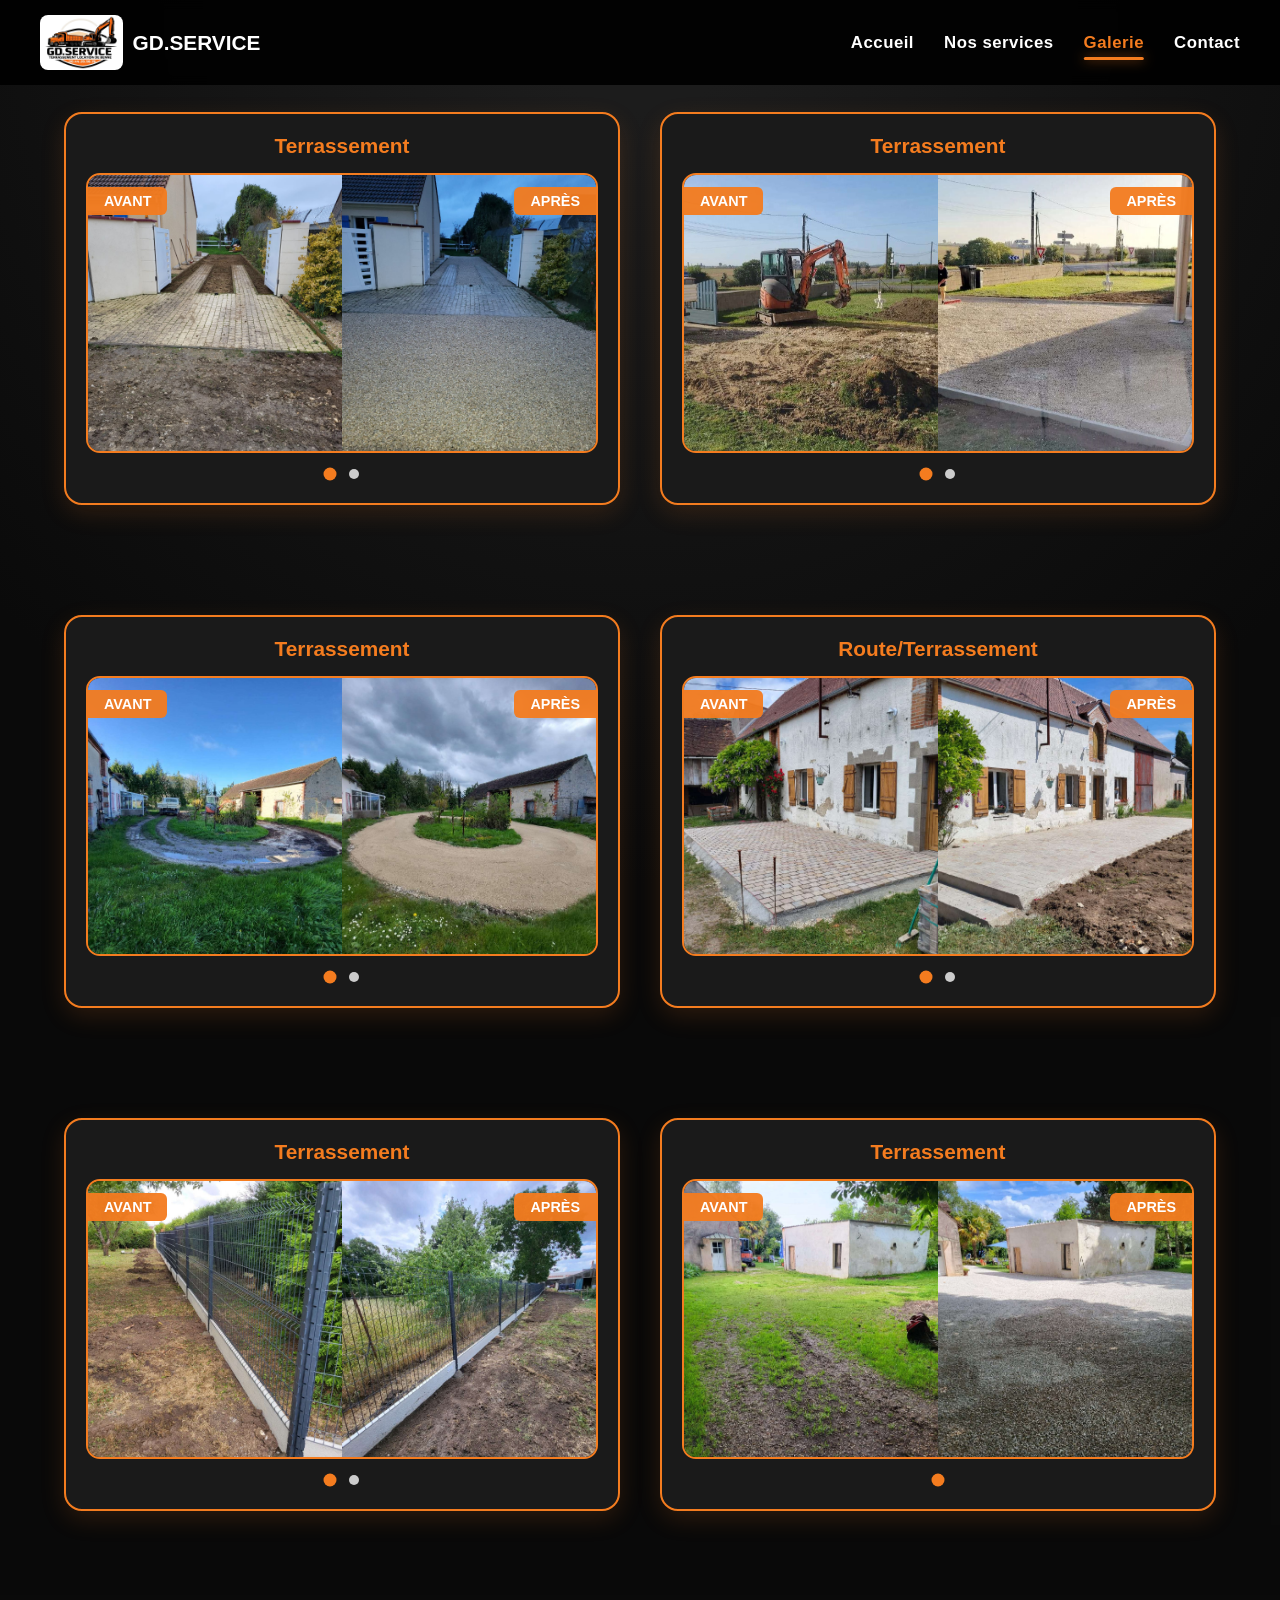
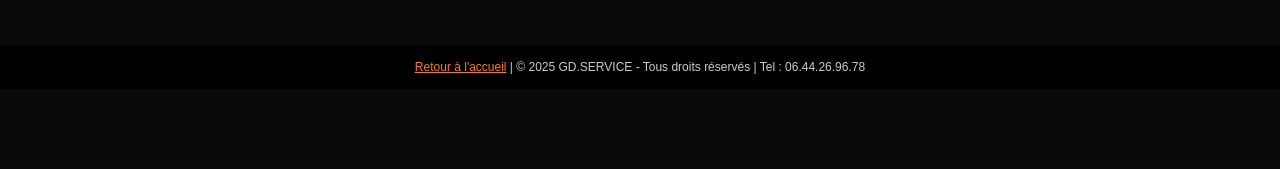
==== commit 5e7c7995: "modif html,css" ====
--- a/galerie.html
+++ b/galerie.html
@@ -10,7 +10,9 @@
 
   <header>
     <div class="logo-container">
-      <img src="Gys domont.jpg" alt="Logo GD Service">
+      <a href="index.html">
+        <img src="Gys domont.jpg" alt="Logo GD Service">
+      </a>
       <h1>GD.SERVICE</h1>
     </div>
 
@@ -179,10 +181,10 @@
 
       <!-- AJOUTE ICI LES 14 AUTRES CARROUSELS (tu peux copier/coller le modèle ci-dessus) -->
 
-    </div> <!-- FERME LE CONTAINER ICI -->
+    </div>
   </section>
 
-  <!-- MODAL CONTACT - UNIQUEMENT UNE FOIS -->
+  <!-- MODAL CONTACT -->
   <div id="contactModal" class="modal">
     <div class="modal-content">
       <span class="close">×</span>
--- a/style.css
+++ b/style.css
@@ -1346,7 +1346,10 @@
   .hero-grid { gap: 25px; }
   .hero-text h2, .carousel-title { font-size: 1.6rem !important; }
   .hero-text p, .carousel-subtitle { font-size: 0.9rem; }
-  .hero-features { gap: 10px; justify-content: center; }
+  .hero-features {
+     gap: 10px; 
+     justify-content: center;
+     margin-bottom: 50px; }
   .hero-features div { padding: 8px 12px; font-size: 0.8rem; }
 
   /* CARROUSEL ACCUEIL */
@@ -1542,4 +1545,222 @@
   * {
     -webkit-overflow-scrolling: touch;
   }
+}
+
+/* ===== FIX < 550px - ACCUEIL RESPONSIVE TOTAL ===== */
+@media (max-width: 550px) {
+  .hero {
+    padding: 85px 12px 40px !important;
+    min-height: 100vh;
+  }
+  .hero-content {
+    padding: 0 8px !important;
+    margin-top: 0 !important;
+  }
+  .hero-grid {
+    gap: 20px !important;
+    text-align: center;
+  }
+
+  /* TEXTE */
+  .hero-text h2, .carousel-title {
+    font-size: 1.45rem !important;
+    margin-bottom: 10px !important;
+    line-height: 1.3;
+  }
+  .hero-text p, .carousel-subtitle {
+    font-size: 0.88rem !important;
+    line-height: 1.5;
+    margin-bottom: 16px !important;
+  }
+
+  /* BOUTONS */
+  .hero-buttons {
+    display: flex;
+    flex-direction: column;
+    align-items: center;
+    gap: 10px;
+    width: 100%;
+  }
+  .btn {
+    width: 100% !important;
+    max-width: 260px !important;
+    padding: 12px 18px !important;
+    font-size: 0.95rem !important;
+    margin: 0 auto !important;
+    display: block;
+  }
+
+  /* CARROUSEL */
+  .hero-carousel {
+    width: 100%;
+    padding: 0 5px;
+  }
+  .carousel {
+    max-width: 100% !important;
+    border-radius: 12px !important;
+    border: 2px solid var(--orange) !important;
+  }
+  .carousel-inner img {
+    height: 160px !important;
+    min-height: 160px !important;
+    object-fit: cover;
+  }
+  .carousel-dots {
+    margin-top: 8px !important;
+  }
+  .dot {
+    width: 8px !important;
+    height: 8px !important;
+    margin: 0 3px !important;
+  }
+
+  /* ATOUTS */
+  .hero-features {
+    gap: 8px !important;
+    justify-content: center;
+    flex-wrap: wrap;
+  }
+  .hero-features div {
+    padding: 7px 11px !important;
+    font-size: 0.78rem !important;
+    flex: 1 1 48% !important;
+    text-align: center;
+  }
+  .hero-features span {
+    padding-left: 18px !important;
+  }
+  .hero-features span::before {
+    font-size: 0.9rem !important;
+  }
+}
+
+/* FIX SCROLL & ZOOM MOBILE */
+@media (max-width: 550px) {
+  * {
+    -webkit-overflow-scrolling: touch;
+  }
+  .hero, .hero-content, .hero-grid, .carousel {
+    overflow-x: hidden !important;
+  }
+}
+/* ===== FIX FINAL < 550px : ACCUEIL 100% VISIBLE & RESPONSIVE ===== */
+@media (max-width: 550px) {
+  /* === 1. HEADER PLUS COMPACT === */
+  header {
+    padding: 8px 10px !important;
+  }
+  .logo-container img {
+    height: 36px !important;
+  }
+  .logo-container h1 {
+    font-size: 0.9rem !important;
+  }
+
+  /* === 2. HERO : ESPACE RÉDUIT === */
+  .hero {
+    margin-top: 80px !important;
+    margin-bottom: 20px !important;
+    padding: 75px 10px 40px !important;
+    min-height: auto !important;
+  }
+  .hero-content {
+    padding: 0 6px !important;
+    margin-top: 0 !important;
+  }
+
+  /* === 3. GRILLE EN 1 COLONNE === */
+  .hero-grid {
+    grid-template-columns: 1fr !important;
+    gap: 18px !important;
+    text-align: center;
+  }
+
+  /* === 4. TIMELINE : CACHÉE SUR PETIT ÉCRAN === */
+  .timeline-container {
+    display: none !important;
+  }
+
+  /* === 5. TEXTES RÉDUITS === */
+  .hero-left h2,
+  .about-title,
+  .carousel-title {
+    font-size: 1.3rem !important;
+    margin: 12px 0 6px !important;
+  }
+  .hero-left p,
+  .about-text,
+  .carousel-subtitle {
+    font-size: 0.85rem !important;
+    line-height: 1.5;
+    margin-bottom: 12px !important;
+  }
+
+  /* === 6. CARROUSEL PARFAIT === */
+  .carousel {
+    max-width: 100% !important;
+    border-radius: 10px !important;
+    border: 2px solid var(--orange) !important;
+    height: 150px !important;
+  }
+  .carousel-inner img {
+    height: 150px !important;
+    min-height: 150px !important;
+    object-fit: cover;
+  }
+  .carousel-dots {
+    margin-top: 6px !important;
+  }
+  .dot {
+    width: 7px !important;
+    height: 7px !important;
+    margin: 0 3px !important;
+  }
+
+  /* === 7. 3 BOUTONS : VISIBLES & BIEN ESPACÉS === */
+  .hero-features {
+    gap: 7px !important;
+    justify-content: center !important;
+    flex-wrap: wrap !important;
+    margin-top: 14px !important;
+  }
+  .hero-features div {
+    padding: 6px 10px !important;
+    font-size: 0.75rem !important;
+    flex: 1 1 45% !important;
+    min-width: 120px;
+    text-align: center;
+    border-radius: 8px !important;
+  }
+  .hero-features span {
+    padding-left: 0 !important;
+  }
+  .hero-features span::before {
+    content: none !important;
+  }
+
+  /* === 8. SCROLL & ZOOM FIX === */
+  * {
+    -webkit-overflow-scrolling: touch;
+    -webkit-text-size-adjust: none;
+  }
+  .hero, .hero-content, .hero-grid, .carousel {
+    overflow-x: hidden !important;
+  }
+}
+
+/* ===== LOGO CLIQUABLE (SANS CASSER LE DESIGN) ===== */
+.logo-container a {
+  display: inline-block;
+  transition: transform 0.2s ease;
+  line-height: 0;
+}
+
+.logo-container a:hover {
+  transform: scale(1.08);
+}
+
+.logo-container a img {
+  display: block;
+  pointer-events: auto;
 }
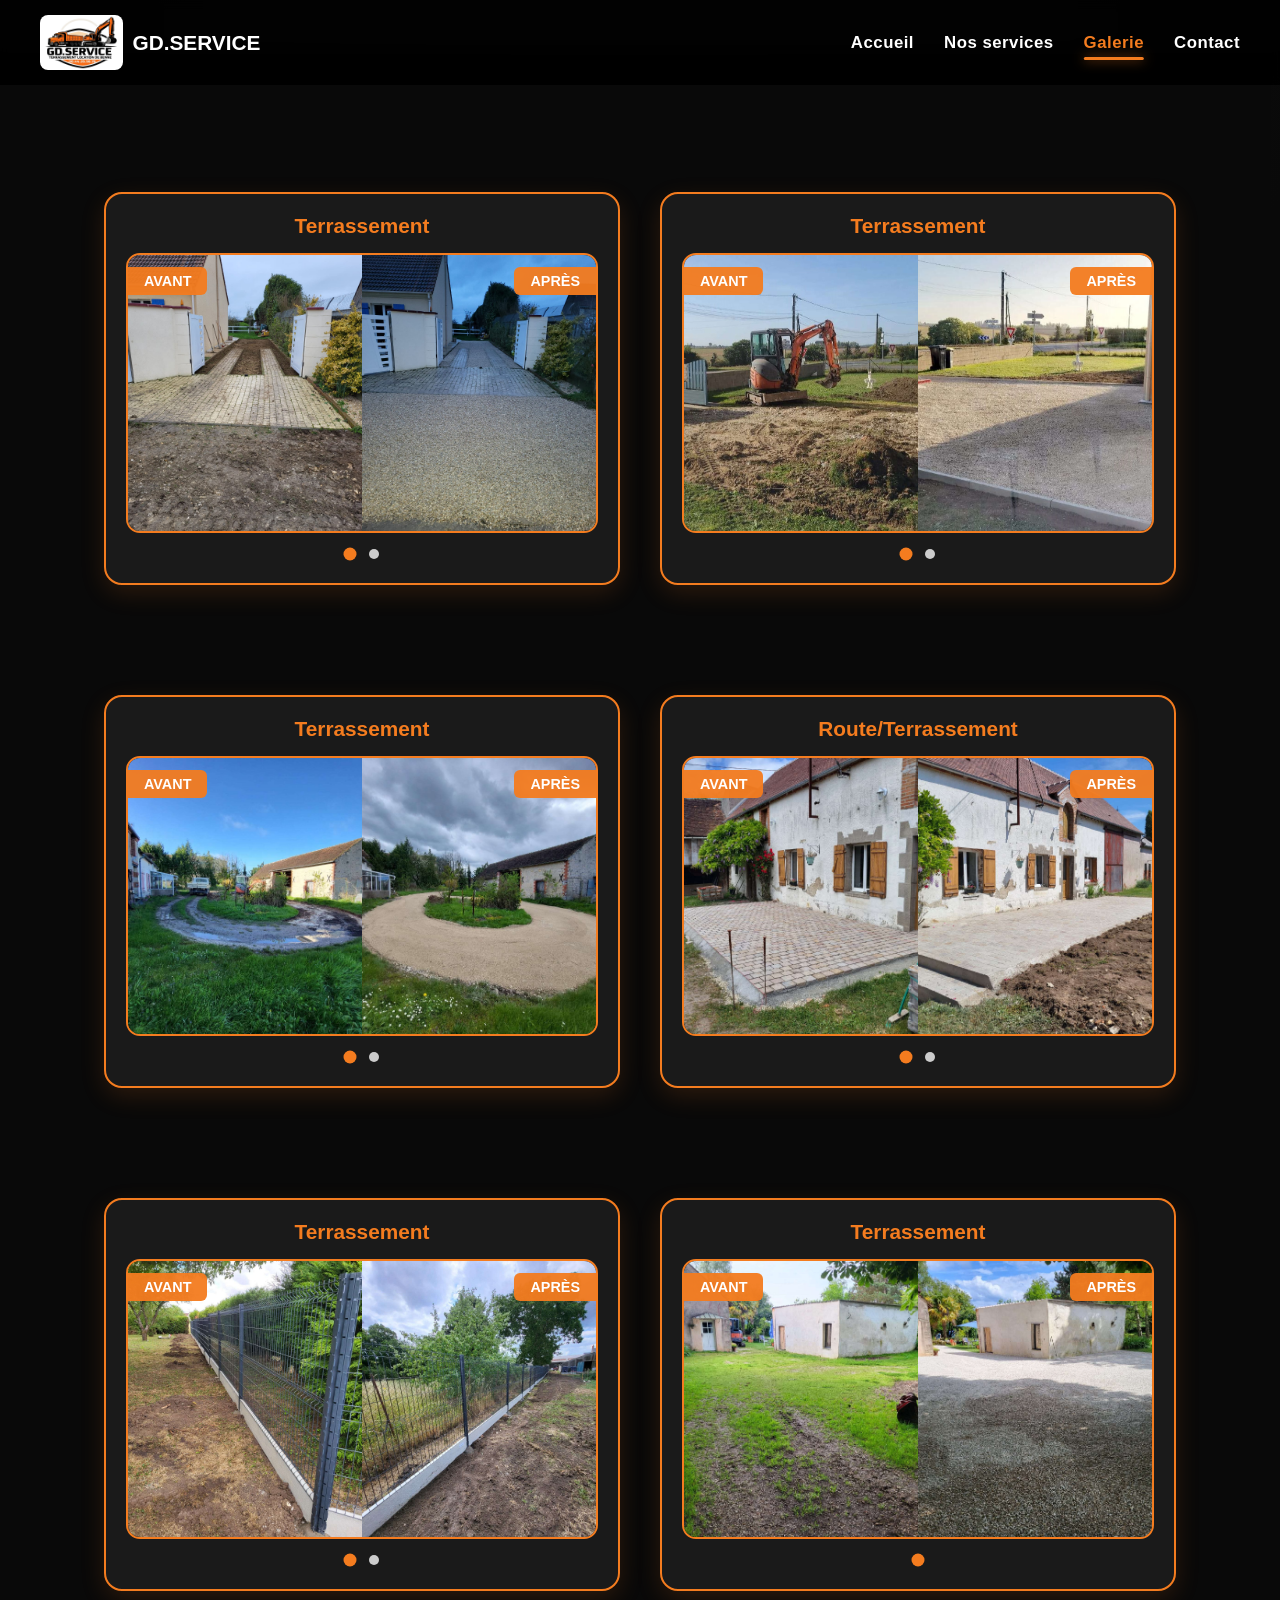
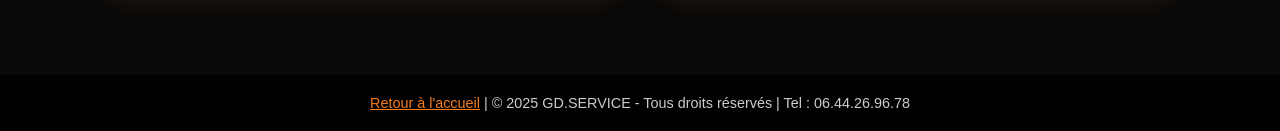
==== commit a8df1257: "first commit test" ====
--- a/galerie.html
+++ b/galerie.html
@@ -11,7 +11,7 @@
   <header>
     <div class="logo-container">
       <a href="index.html">
-        <img src="Gys domont.jpg" alt="Logo GD Service">
+        <img src="./images/Gys domont.jpg" alt="Logo GD Service">
       </a>
       <h1>GD.SERVICE</h1>
     </div>
@@ -53,14 +53,14 @@
         <h3>Terrassement</h3>
         <div class="before-after-carousel">
           <div class="ba-slide active">
-            <img src="av1.jpg" alt="Avant">
-            <img src="ap1.jpg" alt="Après">
-            <div class="ba-label avant">AVANT</div>
-            <div class="ba-label apres">APRÈS</div>
-          </div>
-          <div class="ba-slide">
-            <img src="av2.jpg" alt="Avant">
-            <img src="ap2.jpg" alt="Après">
+            <img src="./images/av1.jpg" alt="Avant">
+            <img src="./images/ap1.jpg" alt="Après">
+            <div class="ba-label avant">AVANT</div>
+            <div class="ba-label apres">APRÈS</div>
+          </div>
+          <div class="ba-slide">
+            <img src="./images/av2.jpg" alt="Avant">
+            <img src="./images/ap2.jpg" alt="Après">
             <div class="ba-label avant">AVANT</div>
             <div class="ba-label apres">APRÈS</div>
           </div>
@@ -82,8 +82,8 @@
             <div class="ba-label apres">APRÈS</div>
           </div>
           <div class="ba-slide">
-            <img src="av4.jpg" alt="Avant">
-            <img src="ap4.jpg" alt="Après">
+            <img src="./images/av4.jpg" alt="Avant">
+            <img src="./images/ap4.jpg" alt="Après">
             <div class="ba-label avant">AVANT</div>
             <div class="ba-label apres">APRÈS</div>
           </div>
@@ -99,14 +99,14 @@
         <h3>Terrassement</h3>
         <div class="before-after-carousel">
           <div class="ba-slide active">
-            <img src="ap5.jpg" alt="Avant">
-            <img src="av5.jpg" alt="Après">
-            <div class="ba-label avant">AVANT</div>
-            <div class="ba-label apres">APRÈS</div>
-          </div>
-          <div class="ba-slide">
-            <img src="av6.jpg" alt="Avant">
-            <img src="ap6.jpg" alt="Après">
+            <img src="./images/ap5.jpg" alt="Avant">
+            <img src="./images/av5.jpg" alt="Après">
+            <div class="ba-label avant">AVANT</div>
+            <div class="ba-label apres">APRÈS</div>
+          </div>
+          <div class="ba-slide">
+            <img src="./images/av6.jpg" alt="Avant">
+            <img src="./images/ap6.jpg" alt="Après">
             <div class="ba-label avant">AVANT</div>
             <div class="ba-label apres">APRÈS</div>
           </div>
@@ -122,14 +122,14 @@
         <h3>Route/Terrassement</h3>
         <div class="before-after-carousel">
           <div class="ba-slide active">
-            <img src="av7.jpg" alt="Avant">
-            <img src="ap7.jpg" alt="Après">
-            <div class="ba-label avant">AVANT</div>
-            <div class="ba-label apres">APRÈS</div>
-          </div>
-          <div class="ba-slide">
-            <img src="av8.jpg" alt="Avant">
-            <img src="ap8.jpg" alt="Après">
+            <img src="./images/av7.jpg" alt="Avant">
+            <img src="./images/ap7.jpg" alt="Après">
+            <div class="ba-label avant">AVANT</div>
+            <div class="ba-label apres">APRÈS</div>
+          </div>
+          <div class="ba-slide">
+            <img src="./images/av8.jpg" alt="Avant">
+            <img src="./images/ap8.jpg" alt="Après">
             <div class="ba-label avant">AVANT</div>
             <div class="ba-label apres">APRÈS</div>
           </div>
@@ -145,14 +145,14 @@
         <h3>Terrassement</h3>
         <div class="before-after-carousel">
           <div class="ba-slide active">
-            <img src="av9.jpg" alt="Avant">
-            <img src="ap9.jpg" alt="Après">
-            <div class="ba-label avant">AVANT</div>
-            <div class="ba-label apres">APRÈS</div>
-          </div>
-          <div class="ba-slide">
-            <img src="av10.jpg" alt="Avant">
-            <img src="ap10.jpg" alt="Après">
+            <img src="./images/av9.jpg" alt="Avant">
+            <img src="./images/ap9.jpg" alt="Après">
+            <div class="ba-label avant">AVANT</div>
+            <div class="ba-label apres">APRÈS</div>
+          </div>
+          <div class="ba-slide">
+            <img src="./images/av10.jpg" alt="Avant">
+            <img src="./images/ap10.jpg" alt="Après">
             <div class="ba-label avant">AVANT</div>
             <div class="ba-label apres">APRÈS</div>
           </div>
@@ -168,8 +168,8 @@
         <h3>Terrassement</h3>
         <div class="before-after-carousel">
           <div class="ba-slide active">
-            <img src="av11.jpg" alt="Avant">
-            <img src="ap11.jpg" alt="Après">
+            <img src="./images/av11.jpg" alt="Avant">
+            <img src="./images/ap11.jpg" alt="Après">
             <div class="ba-label avant">AVANT</div>
             <div class="ba-label apres">APRÈS</div>
           </div>
--- a/style.css
+++ b/style.css
@@ -1,3 +1,9 @@
+/* ====================================
+   GD.SERVICE - STYLE.CSS FINAL DÉFINITIF
+   100% responsive • 320px → 4K • 11 novembre 2025
+   Pour @CodeurEnCarton (Pays-Bas) avec amour ❤️
+   ==================================== */
+
 :root {
   --orange: #f47c1f;
   --noir: #0a0a0a;
@@ -5,32 +11,39 @@
   --gris: #ccc;
 }
 
-* {
+/* ============== RESET & BASE ============== */
+*,
+*::before,
+*::after {
   margin: 0;
   padding: 0;
   box-sizing: border-box;
-  font-family: 'Poppins', sans-serif;
 }
 
 body {
   background-color: var(--noir);
   color: var(--blanc);
+  font-family: 'Poppins', sans-serif;
   overflow-x: hidden;
-}
-
-html { scroll-behavior: smooth; }
-
-/* HEADER */
+  min-height: 100vh;
+}
+
+html {
+  scroll-behavior: smooth;
+}
+
+/* ============== HEADER & NAV ============== */
 header {
   display: flex;
   justify-content: space-between;
   align-items: center;
-  background-color: rgba(0,0,0,0.9);
+  background: rgba(0,0,0,0.9);
   padding: 15px 40px;
   position: fixed;
   width: 100%;
   top: 0;
   z-index: 1000;
+  -webkit-backdrop-filter: blur(5px);
   backdrop-filter: blur(5px);
 }
 
@@ -38,31 +51,82 @@
   display: flex;
   align-items: center;
   gap: 10px;
+}
+
+.logo-container a {
+  display: inline-block;
+  transition: transform .2s ease;
+  line-height: 0;
+}
+
+.logo-container a:hover {
+  transform: scale(1.08);
 }
 
 .logo-container img {
   height: 55px;
   border-radius: 8px;
+  display: block;
+}
+
+.logo-container h1 {
+  font-size: 1.3rem;
+  font-weight: 700;
 }
 
 nav ul {
   list-style: none;
   display: flex;
-  gap: 25px;
+  gap: 30px;
+  align-items: center;
 }
 
 nav a {
   color: var(--blanc);
   text-decoration: none;
   font-weight: 600;
-  transition: 0.3s;
+  font-size: 1.05rem;
+  position: relative;
+  padding: 8px 0;
+  transition: all .4s ease;
+  letter-spacing: .5px;
+}
+
+nav a::after {
+  content: '';
+  position: absolute;
+  bottom: 0;
+  left: 50%;
+  width: 0;
+  height: 2.5px;
+  background: var(--orange);
+  border-radius: 2px;
+  transition: all .4s ease;
+  transform: translateX(-50%);
 }
 
 nav a:hover {
   color: var(--orange);
-}
-
-/* BURGER */
+  transform: translateY(-3px);
+  text-shadow: 0 0 15px rgba(244,124,31,.6);
+}
+
+nav a:hover::after,
+nav a.current::after {
+  width: 100%;
+}
+
+nav a.current {
+  color: var(--orange) !important;
+  font-weight: 700;
+}
+
+nav a.current::after {
+  height: 3px;
+  box-shadow: 0 0 12px rgba(244,124,31,.7);
+}
+
+/* Burger */
 .burger {
   display: none;
   flex-direction: column;
@@ -76,25 +140,18 @@
 .burger div {
   width: 100%;
   height: 3px;
-  background-color: var(--blanc);
-  transition: 0.3s ease;
-}
-
-.burger.open div:nth-child(1) {
-  transform: rotate(45deg) translate(5px, 5px);
-}
-.burger.open div:nth-child(2) {
-  opacity: 0;
-}
-.burger.open div:nth-child(3) {
-  transform: rotate(-45deg) translate(6px, -6px);
-}
-
-/* BACKGROUND + ÉTOILES */
+  background: var(--blanc);
+  transition: .3s ease;
+}
+
+.burger.open div:nth-child(1) { transform: rotate(45deg) translate(5px,5px); }
+.burger.open div:nth-child(2) { opacity: 0; }
+.burger.open div:nth-child(3) { transform: rotate(-45deg) translate(6px,-6px); }
+
+/* ============== BACKGROUND & ÉTOILES ============== */
 .background {
   position: absolute;
-  top: 0;
-  left: 0;
+  top: 0; left: 0;
   width: 100%;
   height: 100vh;
   background: radial-gradient(circle at top, #1c1c1c 10%, #0a0a0a 80%);
@@ -113,10 +170,9 @@
   position: absolute;
   width: 100px;
   height: 2px;
-  background: linear-gradient(90deg, #fff, transparent);
+  background: linear-gradient(90deg,#fff,transparent);
   opacity: 0;
   transform: rotate(45deg);
-  animation: none;
 }
 
 .shooting-star.active {
@@ -124,149 +180,204 @@
 }
 
 @keyframes shoot {
-  0% { opacity: 0; transform: translate(0,0) rotate(45deg) scale(0.7); }
-  15% { opacity: 1; }
-  100% { opacity: 0.978; transform: translate(600px, 600px) rotate(45deg) scale(1); }
-}
-
-/* HERO - GRILLE DÉCOUPÉE */
+  0%   { opacity:0; transform:translate(0,0) rotate(45deg) scale(.7); }
+  15%  { opacity:1; }
+  100% { opacity:.978; transform:translate(600px,600px) rotate(45deg) scale(1); }
+}
+
+/* ============== HERO ACCUEIL ============== */
 .hero {
-  height: 90vh;
+  min-height: 100vh;
   display: flex;
   align-items: center;
   justify-content: center;
-  padding: 0 20px;
-  position: relative;
-  overflow: hidden;
+  padding: 120px 20px 100px;
+  position: relative;
 }
 
 .hero-content {
   z-index: 2;
   max-width: 1200px;
-  margin-top: -80px;
-  padding: 0 20px;
+  width: 100%;
+  margin: 0 auto;
 }
 
 .hero-grid {
   display: grid;
   grid-template-columns: 1fr 1fr;
   gap: 50px;
+  align-items: start;
+}
+
+/* ========= AMÉLIORATIONS FINALES ACCUEIL - 11 novembre 2025 ========= */
+
+/* Titres "Présentation" et "À propos" en orange + mieux espacés */
+.hero-right h2 {
+  color: var(--orange) !important;
+  font-size: 2.1rem;
+  margin-bottom: 28px;
+  text-align: center;
+}
+.hero-left {
+  padding: 40px 50px 60px 40px !important;   /* gros padding intérieur = respiration */
+  background: rgba(10, 10, 10, 0.6);
+  border-radius: 24px;
+  -webkit-backdrop-filter: blur(8px);
+  backdrop-filter: blur(8px);
+  border: 1px solid rgba(244, 124, 31, 0.15);
+  box-shadow: 0 20px 40px rgba(0, 0, 0, 0.4);
+  max-width: 580px;
+  margin: 0 auto;
+}
+.hero-left h2 {
+  font-size: 2.4rem !important;
+  margin: 45px 0 22px 0 !important;
+  text-align: left !important;
+  position: relative;
+}
+.hero-left h2::before {
+  content: '';
+  position: absolute;
+  left: 0;
+  bottom: -10px;
+  width: 80px;
+  height: 4px;
+  background: var(--orange);
+  border-radius: 2px;
+  box-shadow: 0 0 15px rgba(244, 124, 31, 0.6);
+}
+.hero-left p {
+  font-size: 1.18rem !important;
+  line-height: 2 !important;
+  margin-bottom: 32px !important;
+  text-align: left;
+  padding-right: 20px;
+}
+/* Espacement parfait entre les deux blocs texte */
+.hero-left,
+.hero-right {
+  padding: 20px 10px;
+}
+
+/* Les 3 mots forts en orange (Terrassement • Démolition • Location de bennes) */
+.hero-left p strong,
+.hero-left h3,
+.highlight-orange {
+  color: var(--orange) !important;
+  font-weight: 700;
+}
+
+/* Timeline (desktop only) */
+.timeline-container {
+  display: none;
+  margin-bottom: 50px;
+  padding-left: 15px;
+  opacity: 0;
+  transform: translateY(-20px);
+  transition: opacity .6s ease, transform .6s ease;
+}
+
+.timeline-container.visible {
+  opacity: 1;
+  transform: translateY(0);
+}
+
+.timeline {
+  display: flex;
+  justify-content: space-between;
   align-items: center;
-}
-
-/* TEXTE À GAUCHE */
-.hero-text {
-  text-align: left;
-}
-.hero-text h2 {
-  font-size: 2rem;
+  position: relative;
+}
+
+.timeline-step {
+  display: flex;
+  flex-direction: column;
+  align-items: center;
+  z-index: 2;
+  opacity: 0;
+  transform: scale(0.8);
+  transition: all .5s ease;
+}
+
+.timeline-step.show {
+  opacity: 1;
+  transform: scale(1);
+}
+
+.timeline-step.show .step-circle {
+  background: var(--orange);
+  color: white;
+  transform: scale(1.2);
+  box-shadow: 0 0 30px rgba(244,124,31,.8);
+}
+
+.step-circle {
+  width: 50px;
+  height: 50px;
+  background: #111;
+  border: 4px solid var(--orange);
+  border-radius: 50%;
+  display: flex;
+  align-items: center;
+  justify-content: center;
+  font-weight: bold;
+  font-size: 1.3rem;
   color: var(--orange);
-  margin-bottom: 15px;
-}
-.hero-text p {
-  font-size: 1.1rem;
+  box-shadow: 0 0 20px rgba(244,124,31,.4);
+  transition: all .4s ease;
+}
+
+.step-label {
+  margin-top: 12px;
   color: var(--gris);
-  margin-bottom: 25px;
-  line-height: 1.6;
-}
-
-/* BOUTON */
-.hero-buttons {
-  margin: 25px 0;
-}
-.btn {
-  background-color: var(--orange);
-  color: var(--blanc);
-  padding: 12px 25px;
-  border-radius: 30px;
-  border: none;
-  font-weight: bold;
-  cursor: pointer;
-  transition: 0.3s;
-  position: relative;
-  overflow: hidden;
-  text-decoration: none;
-  display: inline-block;
-}
-.btn::before {
-  content: '';
-  position: absolute;
-  top: 50%; left: 50%;
-  width: 0; height: 0;
-  background: rgba(255,255,255,0.3);
-  border-radius: 50%;
-  transform: translate(-50%, -50%);
-  transition: width 0.6s, height 0.6s;
-  z-index: -1;
-}
-.btn:hover::before {
-  width: 300px;
-  height: 300px;
-}
-.btn:hover {
-  transform: translateY(-3px);
-  box-shadow: 0 10px 20px rgba(244,124,31,0.4);
-}
-
-/* MINI ATOUTS */
-.hero-features {
-  display: flex;
-  gap: 20px;
-  flex-wrap: wrap;
-  margin-top: 30px;
-}
-.hero-features div {
-  padding: 12px 20px;
-  background: rgba(244,124,31,0.1);
-  border-radius: 12px;
-  border: 1px solid rgba(244,124,31,0.2);
-  transition: 0.3s;
-  font-size: 0.95rem;
-}
-.hero-features div:hover {
-  background: rgba(244,124,31,0.2);
-  border-color: var(--orange);
-  transform: translateY(-3px);
-}
-.hero-features span {
-  position: relative;
-  padding-left: 28px;
-}
-.hero-features span::before {
-  content: '✓';
-  position: absolute;
-  left: 0;
-  color: var(--orange);
-  font-weight: bold;
-  font-size: 1.1rem;
-}
-
-/* CARROUSEL À DROITE */
-.hero-carousel {
-  display: flex;
-  justify-content: center;
-}
-
+  font-weight: 600;
+  font-size: 1rem;
+  text-transform: uppercase;
+  letter-spacing: 1px;
+}
+
+.timeline-line {
+  position: absolute;
+  top: 25px;
+  height: 4px;
+  background: var(--gris);
+  width: calc(100% - 50px);
+  left: 25px;
+  z-index: 1;
+  transform: scaleX(0);
+  transform-origin: left;
+  transition: transform 1.2s ease .3s;
+}
+
+.timeline-line.filled {
+  background: var(--orange);
+  box-shadow: 0 0 15px rgba(244,124,31,.6);
+  transform: scaleX(1);
+}
+
+/* Carrousel Accueil */
 .carousel {
   position: relative;
   width: 100%;
-  max-width: 500px;
+  max-width: 520px;
+  margin: 0 auto;
   overflow: hidden;
   border-radius: 18px;
-  box-shadow: 0 15px 30px rgba(0,0,0,0.4);
   border: 3px solid var(--orange);
+  box-shadow: 0 15px 30px rgba(0,0,0,.4);
 }
 
 .carousel-inner {
   display: flex;
-  transition: transform 0.8s ease;
+  transition: transform .8s ease;
   animation: carouselSlide 12s infinite;
 }
 
 .carousel-inner img {
   width: 100%;
   height: auto;
-  min-height: 300px;
+  min-height: 320px;
+  max-height: 420px;
   object-fit: cover;
   flex-shrink: 0;
 }
@@ -277,14 +388,13 @@
   70%, 100% { transform: translateX(-200%); }
 }
 
-.carousel:hover .carousel-inner {
-  animation-play-state: paused;
-}
+.carousel:hover .carousel-inner { animation-play-state: paused; }
 
 .carousel-dots {
   text-align: center;
   margin-top: 15px;
 }
+
 .dot {
   display: inline-block;
   width: 12px;
@@ -293,100 +403,74 @@
   background: var(--gris);
   border-radius: 50%;
   cursor: pointer;
-  transition: 0.3s;
-}
-.dot.active, .dot:hover {
+  transition: .3s;
+}
+
+.dot.active,
+.dot:hover {
   background: var(--orange);
   transform: scale(1.2);
 }
-
-/* ABOUT */
-.about {
-  padding: 80px 10%;
-  text-align: center;
-  position: relative;
-  z-index: 10;
-  background: rgba(10,10,10,0.97);
-}
-
-.about h2 {
-  font-size: 2.2rem;
-  margin-bottom: 20px;
-  color: var(--orange);
-}
-
-.about p {
-  font-size: 1.1rem;
-  line-height: 1.6;
-  color: var(--gris);
-  max-width: 800px;
-  margin: 0 auto;
-}
-
-/* MODAL */
-.modal {
-  display: none;
-  position: fixed;
-  z-index: 2000;
-  left: 0;
-  top: 0;
-  width: 100%;
-  height: 100%;
-  background-color: rgba(0,0,0,0.8);
-}
-
-.modal-content {
-  background-color: #1a1a1a;
-  margin: 10% auto;
-  padding: 30px;
-  border-radius: 15px;
-  width: 90%;
-  max-width: 400px;
-  color: var(--blanc);
+/* PARENT OBLIGATOIRE → à mettre sur .hero-right ou le conteneur direct */
+.hero-right {
+  display: flex;
+  flex-direction: column;
+  gap: 8px;                    /* espace entre titre et sous-titre */
+  width: 100%;
+}
+
+/* VERSION ATOMIQUE – RIEN NE PEUT L’ÉCRASER (11 novembre 2025 – 18h54) */
+.carousel-title span {
+  display: block;
+  margin: 18px 0;
   text-align: left;
-  animation: popIn 0.4s ease;
-}
-
-@keyframes popIn {
-  from { transform: scale(0.7); opacity: 0; }
-  to { transform: scale(1); opacity: 1; }
-}
-
-.modal-content input, .modal-content textarea {
-  width: 100%;
-  margin: 10px 0;
-  padding: 10px;
-  border-radius: 8px;
-  border: none;
-  background-color: #333;
-  color: var(--blanc);
-}
-
-.modal-content textarea {
-  height: 100px;
-  resize: none;
-}
-
-.close {
-  float: right;
-  font-size: 24px;
-  cursor: pointer;
-}
-
-.close:hover {
-  color: var(--orange);
-}
-
-/* FOOTER */
-footer {
-  background-color: rgba(0,0,0,0.9);
-  color: var(--gris);
-  text-align: center;
-  padding: 20px;
-  font-size: 0.9rem;
-}
-
-/* SERVICES PAGE */
+  position: relative;
+}
+.carousel-title span small.carousel-subtitle {
+  display: block !important;
+  font-size: 1.05rem !important;
+  color: var(--gris) !important;
+  margin-top: 9px !important;
+  margin-left: 80px !important;          /* ligne 1 */
+  text-align: left !important;
+  transition: margin-left 0.45s ease !important;
+}
+
+/* On cible les spans par leur position réelle (1er, 3e, 5e enfant) */
+.carousel-title span:nth-child(1) small { margin-left:  80px !important; }
+.carousel-title span:nth-child(2) small { margin-left: 180px !important; }  /* Démolition */
+.carousel-title span:nth-child(3) small { margin-left: 280px !important; }  /* Location bennes */
+
+/* Hover nucléaire – marche à tous les coups */
+.carousel-title:hover span:nth-child(1) small { margin-left: 110px !important; }
+.carousel-title:hover span:nth-child(2) small { margin-left: 230px !important; }
+.carousel-title:hover span:nth-child(3) small { margin-left: 340px !important; }
+
+/* Atouts */
+.hero-features {
+  display: flex;
+  flex-wrap: wrap;
+  gap: 20px;
+  margin-top: 30px;
+  justify-content: center;
+}
+
+.hero-features div {
+  padding: 12px 20px;
+  background: rgba(244,124,31,.1);
+  border: 1px solid rgba(244,124,31,.2);
+  border-radius: 12px;
+  transition: .3s;
+  font-size: .95rem;
+}
+
+.hero-features div:hover {
+  background: rgba(244,124,31,.2);
+  border-color: var(--orange);
+  transform: translateY(-3px);
+}
+
+/* ============== SERVICES, GALERIE, MODAL, FOOTER ============== */
 .hero-services {
   height: 65vh;
   display: flex;
@@ -397,716 +481,75 @@
   position: relative;
   z-index: 2;
 }
-.hero-services h2 {
-  font-size: 3rem;
-  color: var(--orange);
-  margin-bottom: 15px;
-}
-.hero-services p {
-  font-size: 1.3rem;
-  color: var(--gris);
-  max-width: 700px;
-  margin: 0 auto;
-}
-
-.services-detailed {
+
+.hero-services h2 { font-size: 3rem; color: var(--orange); margin-bottom: 15px; }
+.hero-services p { font-size: 1.3rem; color: var(--gris); max-width: 700px; margin: 0 auto; }
+
+.services-detailed,
+.gallery-grid {
   padding: 80px 5%;
-  background: rgba(10,10,10,0.97);
+  background: rgba(10,10,10,.97);
   position: relative;
   z-index: 10;
 }
+
 .container {
-  max-width: 1100px;
+  max-width: 1400px;                    /* un peu plus large pour respirer */
   margin: 0 auto;
   display: grid;
-  grid-template-columns: repeat(auto-fit, minmax(320px, 1fr));
-  gap: 35px;
-}
-
+  grid-template-columns: repeat(auto-fit, minmax(340px, 1fr));
+  gap: 40px;
+  padding: 0 20px;
+}
+
+/* Service blocks */
 .service-block {
   background: #1a1a1a;
   padding: 32px;
   border-radius: 18px;
-  border: 1px solid rgba(244,124,31,0.25);
-  transition: all 0.5s ease;
+  border: 1px solid rgba(244,124,31,.25);
+  transition: all .5s ease;
   position: relative;
   overflow: hidden;
   opacity: 0;
   transform: translateY(40px);
-  animation: slideUp 0.8s ease forwards;
-}
-
-.service-block:nth-child(1) { animation-delay: 0.1s; }
-.service-block:nth-child(2) { animation-delay: 0.2s; }
-.service-block:nth-child(3) { animation-delay: 0.3s; }
-.service-block:nth-child(4) { animation-delay: 0.4s; }
-.service-block:nth-child(5) { animation-delay: 0.5s; }
+  animation: slideUp .8s ease forwards;
+}
+
+.service-block:nth-child(1) { animation-delay: .1s; }
+.service-block:nth-child(2) { animation-delay: .2s; }
+.service-block:nth-child(3) { animation-delay: .3s; }
+.service-block:nth-child(4) { animation-delay: .4s; }
+.service-block:nth-child(5) { animation-delay: .5s; }
 
 .service-block::before {
-  content: '';
-  position: absolute;
-  top: 0; left: 0;
-  width: 5px;
-  height: 100%;
-  background: var(--orange);
-  opacity: 0;
-  transition: 0.4s;
+  content: ''; position: absolute; top: 0; left: 0; width: 5px; height: 100%;
+  background: var(--orange); opacity: 0; transition: .4s;
 }
 .service-block:hover::before { opacity: 1; }
-
 .service-block:hover {
   transform: translateY(-12px);
-  box-shadow: 0 20px 40px rgba(244,124,31,0.25);
+  box-shadow: 0 20px 40px rgba(244,124,31,.25);
   border-color: var(--orange);
 }
-
 .service-block::after {
-  content: '';
-  position: absolute;
-  top: 0; left: -100%;
-  width: 100%;
-  height: 100%;
-  background: linear-gradient(90deg, transparent, rgba(255,255,255,0.08), transparent);
-  transition: 0.7s;
-}
-.service-block:hover::after {
-  left: 100%;
-}
-
-@keyframes slideUp {
-  to { opacity: 1; transform: translateY(0); }
-}
-
-.service-icon {
-  font-size: 3.2rem;
-  margin-bottom: 18px;
-  display: block;
-}
+  content: ''; position: absolute; top: 0; left: -100%; width: 100%; height: 100%;
+  background: linear-gradient(90deg, transparent, rgba(255,255,255,.08), transparent);
+  transition: .7s;
+}
+.service-block:hover::after { left: 100%; }
+
+@keyframes slideUp { to { opacity: 1; transform: translateY(0); } }
+
+.service-icon { font-size: 3.2rem; margin-bottom: 18px; display: block; }
 .service-block h3 { font-size: 1.5rem; color: var(--orange); margin-bottom: 15px; }
-.service-block p { color: var(--gris); line-height: 1.7; margin-bottom: 15px; }
-.service-block ul { color: var(--gris); margin: 15px 0; padding-left: 20px; line-height: 1.8; }
-.service-block ul li { margin-bottom: 8px; }
+.service-block p, .service-block ul { color: var(--gris); line-height: 1.7; }
+.service-block ul { margin: 15px 0; padding-left: 20px; }
 .highlight { color: var(--orange) !important; font-weight: 600; font-style: italic; margin-top: 15px !important; }
 
-nav a.current { color: var(--orange) !important; font-weight: bold; }
-
-/* === GRILLE 5 SERVICES === */
-@media (min-width: 1024px) {
-  .container {
-    grid-template-columns: repeat(3, 1fr);
-    gap: 35px;
-    justify-content: center;
-  }
-  .service-block:nth-child(1),
-  .service-block:nth-child(2),
-  .service-block:nth-child(3) {
-    grid-column: auto;
-  }
-  .service-block:nth-child(4),
-  .service-block:nth-child(5) {
-    grid-column: span 1;
-    width: 100%;
-    box-sizing: border-box;
-  }
-  .service-block:nth-child(4) {
-    justify-self: center;
-    margin-left: 320px;
-  }
-  .service-block:nth-child(5) {
-    justify-self: start;
-    margin-left: 160px;
-  }
-}
-
-
-
-/* RESPONSIVE */
-@media (max-width: 992px) {
-  .hero-grid {
-    grid-template-columns: 1fr;
-    gap: 30px;
-  }
-  .hero-text {
-    text-align: center;
-  }
-  .hero-text h2 { font-size: 1.8rem; }
-  .carousel { max-width: 90%; }
-  .carousel-inner img { min-height: 250px; }
-}
-
-@media (max-width: 768px) {
-  .burger { display: flex; }
-  nav { display: none; flex-direction: column; position: absolute; top: 70px; right: 0; background-color: rgba(0,0,0,0.95); width: 100%; padding: 20px 0; text-align: center; }
-  nav ul { flex-direction: column; gap: 15px; }
-  #nav-menu.active { display: flex; }
-  .hero-features { gap: 15px; }
-  .hero-features div { padding: 10px 15px; font-size: 0.9rem; }
-}
-
-
-
-
-
-
-
-
-
-
-:root {
-  --orange: #f47c1f;
-  --noir: #0a0a0a;
-  --blanc: #fff;
-  --gris: #ccc;
-}
-
-* {
-  margin: 0;
-  padding: 0;
-  box-sizing: border-box;
-  font-family: 'Poppins', sans-serif;
-}
-
-body {
-  background-color: var(--noir);
-  color: var(--blanc);
-  overflow-x: hidden;
-  min-height: 100vh;
-}
-
-html { scroll-behavior: smooth; }
-
-/* ==================== HEADER ==================== */
-header {
-  display: flex;
-  justify-content: space-between;
-  align-items: center;
-  background: rgba(0,0,0,0.9);
-  padding: 10px 12px;
-  position: fixed;
-  width: 100%;
-  top: 0;
-  z-index: 1000;
-  backdrop-filter: blur(5px);
-}
-
-.logo-container {
-  display: flex;
-  align-items: center;
-  gap: 6px;
-}
-
-.logo-container img {
-  height: 32px;
-  border-radius: 5px;
-}
-
-.logo-container h1 {
-  font-size: 0.95rem;
-  font-weight: 700;
-}
-
-nav ul {
-  display: flex;
-  gap: 12px;
-  font-size: 0.8rem;
-  list-style: none;
-}
-
-nav a {
-  color: var(--blanc);
-  text-decoration: none;
-  font-weight: 600;
-  transition: 0.3s;
-}
-
-nav a:hover {
-  color: var(--orange);
-}
-
-/* BURGER */
-.burger {
-  display: none;
-  flex-direction: column;
-  gap: 4px;
-  width: 22px;
-  height: 16px;
-  cursor: pointer;
-  z-index: 1100;
-}
-
-.burger div {
-  width: 100%;
-  height: 2.5px;
-  background: var(--blanc);
-  transition: 0.3s;
-}
-
-.burger.open div:nth-child(1) { transform: rotate(45deg) translate(5px, 5px); }
-.burger.open div:nth-child(2) { opacity: 0; }
-.burger.open div:nth-child(3) { transform: rotate(-45deg) translate(5px, -5px); }
-
-/* ==================== BACKGROUND ==================== */
-.background {
-  position: fixed;
-  top: 0; left: 0;
-  width: 100%;
-  height: 100vh;
-  background: radial-gradient(circle at top, #1c1c1c 10%, #0a0a0a 80%);
-  z-index: -1;
-  overflow: hidden;
-}
-
-#shooting-stars {
-  position: absolute;
-  width: 100%;
-  height: 100%;
-}
-
-/* ==================== HERO - MOBILE FIRST ==================== */
-.hero {
-  min-height: 120vh;
-  padding: 130px 12px 50px;
-  display: flex;
-  justify-content: center;
-}
-
-.hero-content {
-  max-width: 1200px;
-  width: 100%;
-  z-index: 2;
-}
-
-.hero-grid {
-  display: grid;
-  grid-template-columns: 1fr;
-  gap: 30px;
-  text-align: center;
-}
-
-/* GAUCHE */
-.hero-left h2 {
-  font-size: 1.5rem;
-  color: var(--orange);
-  margin-bottom: 10px;
-}
-
-.hero-left p {
-  font-size: 0.9rem;
-  color: var(--gris);
-  line-height: 1.5;
-  max-width: 100%;
-  margin: 0 auto 18px;
-}
-
-/* À PROPOS */
-.about-title {
-  font-size: 1.3rem;
-  color: var(--orange);
-  margin: 20px 0 8px;
-}
-
-.about-text {
-  font-size: 0.85rem;
-  color: var(--gris);
-  line-height: 1.5;
-  max-width: 100%;
-  margin: 0 auto;
-}
-
-/* DROITE */
-.hero-right {
-  display: flex;
-  flex-direction: column;
-  align-items: center;
-}
-
-.carousel-title {
-  font-size: 1.4rem;
-  color: var(--orange);
-  margin-bottom: 6px;
-}
-
-.carousel-subtitle {
-  font-size: 0.85rem;
-  color: var(--gris);
-  margin-bottom: 15px;
-  max-width: 100%;
-  line-height: 1.5;
-}
-
-/* CARROUSEL */
-.carousel {
-  position: relative;
-  width: 100%;
-  max-width: 100%;
-  overflow: hidden;
-  border-radius: 12px;
-  border: 2px solid var(--orange);
-  box-shadow: 0 8px 16px rgba(0,0,0,0.4);
-  margin-bottom: 12px;
-}
-
-.carousel-inner {
-  display: flex;
-  transition: transform 0.6s ease;
-  animation: carouselSlide 12s infinite;
-}
-
-.carousel-inner img {
-  width: 100%;
-  height: 180px;
-  object-fit: cover;
-  flex-shrink: 0;
-}
-
-@keyframes carouselSlide {
-  0%, 33.33% { transform: translateX(0); }
-  36.66%, 66.66% { transform: translateX(-100%); }
-  70%, 100% { transform: translateX(-200%); }
-}
-
-.carousel:hover .carousel-inner { animation-play-state: paused; }
-
-.carousel-dots {
-  text-align: center;
-  margin-top: 8px;
-}
-
-.dot {
-  display: inline-block;
-  width: 8px;
-  height: 8px;
-  margin: 0 3px;
-  background: var(--gris);
-  border-radius: 50%;
-  cursor: pointer;
-}
-
-.dot.active, .dot:hover {
-  background: var(--orange);
-  transform: scale(1.2);
-}
-
-/* ATOUTS */
-.hero-features {
-  display: flex;
-  flex-wrap: wrap;
-  gap: 8px;
-  justify-content: center;
-}
-
-.hero-features div {
-  padding: 7px 12px;
-  background: rgba(244,124,31,0.1);
-  border: 1px solid rgba(244,124,31,0.2);
-  border-radius: 6px;
-  font-size: 0.8rem;
-  transition: 0.3s;
-}
-
-.hero-features div:hover {
-  background: rgba(244,124,31,0.2);
-  border-color: var(--orange);
-  transform: translateY(-1px);
-}
-
-.hero-features span {
-  position: relative;
-  padding-left: 18px;
-}
-
-
-
-/* FOOTER */
-footer {
-  background: rgba(0,0,0,0.9);
-  color: var(--gris);
-  text-align: center;
-  padding: 15px;
-  font-size: 0.75rem;
-  margin-top: 50px;
-}
-
-/* ==================== RESPONSIVE BREAKPOINTS ==================== */
-
-/* XS - 320px+ */
-@media (min-width: 320px) {
-  .hero { padding: 130px 12px 50px; }
-  .carousel-inner img { height: 180px; }
-}
-
-/* SM - 480px+ */
-@media (min-width: 480px) {
-  .hero { padding: 140px 15px 60px; }
-  .carousel { max-width: 380px; }
-  .carousel-inner img { height: 200px; }
-  .hero-left h2, .carousel-title { font-size: 1.6rem; }
-  .hero-features div { font-size: 0.85rem; }
-}
-
-/* MD - 768px+ (tablette) */
-@media (min-width: 768px) {
-  .hero { padding: 160px 20px 70px; }
-  .hero-grid { grid-template-columns: 1fr 1fr; gap: 45px; text-align: left; }
-  .hero-left, .hero-right { text-align: left; }
-  .hero-left p, .about-text, .carousel-subtitle { margin-left: 0; }
-  .carousel { max-width: 450px; }
-  .carousel-inner img { height: 260px; }
-  .carousel-title { font-size: 1.8rem; }
-  .hero-features div { font-size: 0.9rem; padding: 9px 14px; }
-}
-
-/* LG - 992px+ (desktop) */
-@media (min-width: 992px) {
-  header { padding: 12px 30px; }
-  .logo-container img { height: 48px; }
-  .logo-container h1 { font-size: 1.2rem; }
-  nav ul { gap: 20px; font-size: 0.95rem; }
-  .hero { padding: 180px 25px 80px; }
-  .carousel { max-width: 500px; }
-  .carousel-inner img { height: 300px; }
-  .carousel-title { font-size: 2rem; }
-  .hero-features div { font-size: 0.95rem; padding: 10px 16px; }
-}
-
-/* XL - 1200px+ */
-@media (min-width: 1200px) {
-  .hero-content { max-width: 1100px; }
-  .hero-grid { gap: 60px; }
-  .carousel { max-width: 520px; }
-}
-
-/* BURGER MOBILE */
-@media (max-width: 767px) {
-  .burger { display: flex; }
-  nav {
-    display: none;
-    position: absolute;
-    top: 55px;
-    right: 0;
-    background: rgba(0,0,0,0.95);
-    width: 100%;
-    padding: 12px 0;
-    text-align: center;
-  }
-  nav ul { flex-direction: column; gap: 10px; }
-  #nav-menu.active { display: flex; }
-}
-
-:root {
-  --orange: #f47c1f;
-  --noir: #0a0a0a;
-  --blanc: #fff;
-  --gris: #ccc;
-}
-
-* {
-  margin: 0;
-  padding: 0;
-  box-sizing: border-box;
-  font-family: 'Poppins', sans-serif;
-}
-
-body {
-  background-color: var(--noir);
-  color: var(--blanc);
-  overflow-x: hidden;
-}
-
-html { scroll-behavior: smooth; }
-
-/* HEADER */
-header {
-  display: flex;
-  justify-content: space-between;
-  align-items: center;
-  background-color: rgba(0,0,0,0.9);
-  padding: 15px 40px;
-  position: fixed;
-  width: 100%;
-  top: 0;
-  z-index: 1000;
-  backdrop-filter: blur(5px);
-}
-
-.logo-container {
-  display: flex;
-  align-items: center;
-  gap: 10px;
-}
-
-.logo-container img {
-  height: 55px;
-  border-radius: 8px;
-}
-
-.logo-container h1 {
-  font-size: 1.3rem;
-  font-weight: 700;
-}
-
-/* === MENU PREMIUM === */
-nav ul {
-  list-style: none;
-  display: flex;
-  gap: 30px;
-  align-items: center;
-}
-
-nav a {
-  color: var(--blanc);
-  text-decoration: none;
-  font-weight: 600;
-  font-size: 1.05rem;
-  position: relative;
-  padding: 8px 0;
-  transition: all 0.4s ease;
-  letter-spacing: 0.5px;
-}
-
-nav a::after {
-  content: '';
-  position: absolute;
-  bottom: 0;
-  left: 50%;
-  width: 0;
-  height: 2.5px;
-  background: var(--orange);
-  border-radius: 2px;
-  transition: all 0.4s ease;
-  transform: translateX(-50%);
-}
-
-nav a:hover {
-  color: var(--orange);
-  transform: translateY(-3px);
-  text-shadow: 0 0 15px rgba(244, 124, 31, 0.6);
-}
-
-nav a:hover::after {
-  width: 100%;
-}
-
-nav a.current {
-  color: var(--orange) !important;
-  font-weight: 700;
-}
-
-nav a.current::after {
-  width: 100%;
-  height: 3px;
-  background: var(--orange);
-  box-shadow: 0 0 12px rgba(244, 124, 31, 0.7);
-}
-
-/* BURGER */
-.burger {
-  display: none;
-  flex-direction: column;
-  justify-content: space-between;
-  width: 25px;
-  height: 18px;
-  cursor: pointer;
-  z-index: 1100;
-}
-
-.burger div {
-  width: 100%;
-  height: 3px;
-  background-color: var(--blanc);
-  transition: 0.3s ease;
-}
-
-.burger.open div:nth-child(1) { transform: rotate(45deg) translate(5px, 5px); }
-.burger.open div:nth-child(2) { opacity: 0; }
-.burger.open div:nth-child(3) { transform: rotate(-45deg) translate(6px, -6px); }
-
-/* BACKGROUND + ÉTOILES */
-.background {
-  position: absolute;
-  top: 0; left: 0;
-  width: 100%;
-  height: 100vh;
-  background: radial-gradient(circle at top, #1c1c1c 10%, #0a0a0a 80%);
-  overflow: hidden;
-  z-index: 0;
-}
-
-#shooting-stars { position: absolute; width: 100%; height: 100%; overflow: hidden; }
-
-.shooting-star {
-  position: absolute;
-  width: 100px;
-  height: 2px;
-  background: linear-gradient(90deg, #fff, transparent);
-  opacity: 0;
-  transform: rotate(45deg);
-  animation: none;
-}
-
-.shooting-star.active {
-  animation: shoot 1.8s linear forwards;
-}
-
-@keyframes shoot {
-  0% { opacity: 0; transform: translate(0,0) rotate(45deg) scale(0.7); }
-  15% { opacity: 1; }
-  100% { opacity: 0.978; transform: translate(600px, 600px) rotate(45deg) scale(1); }
-}
-
-/* HERO, CAROUSEL, MODAL, FOOTER... (inchangés – garde ton code original) */
-
-/* HERO FEATURES – Checkmark SUPPRIMÉ */
-.hero-features {
-  display: flex;
-  gap: 20px;
-  flex-wrap: wrap;
-  margin-top: 30px;
-}
-
-.hero-features div {
-  padding: 12px 20px;
-  background: rgba(244,124,31,0.1);
-  border-radius: 12px;
-  border: 1px solid rgba(244,124,31,0.2);
-  transition: 0.3s;
-  font-size: 0.95rem;
-}
-
-.hero-features div:hover {
-  background: rgba(244,124,31,0.2);
-  border-color: var(--orange);
-  transform: translateY(-3px);
-}
-
-.hero-features span {
-  position: relative;
-  padding-left: 0; /* Checkmark supprimé */
-}
-
-/* Checkmark SUPPRIMÉ */
-.hero-features span::before {
-  content: none;
-}
-
-/* RESPONSIVE */
-@media (max-width: 768px) {
-  .burger { display: flex; }
-  nav { display: none; }
-  #nav-menu.active { display: flex; flex-direction: column; position: absolute; top: 70px; right: 0; background: rgba(0,0,0,0.95); width: 100%; padding: 20px 0; text-align: center; }
-  nav ul { flex-direction: column; gap: 15px; }
-}
-
-/* ===== GRILLE GALERIE ===== */
-.gallery-grid {
-  padding: 80px 5%;
-  background: rgba(10,10,10,0.97);
-}
-
+/* Galerie Avant/Après */
 .gallery-grid .container {
   max-width: 1400px;
-  margin: 0 auto;
-  display: grid;
   grid-template-columns: repeat(2, 1fr);
   gap: 40px;
 }
@@ -1115,15 +558,16 @@
   background: #1a1a1a;
   padding: 20px;
   border-radius: 18px;
-  border: 1px solid rgba(244,124,31,0.25);
-  transition: all 0.4s ease;
+  border: 2px solid var(--orange);
+  box-shadow: 0 8px 25px rgba(244,124,31,.15);
+  transform: translateY(-4px);
+  transition: all .4s ease;
   margin-top: 70px;
 }
 
 .ba-item:hover {
-  transform: translateY(-8px);
-  box-shadow: 0 15px 30px rgba(244,124,31,0.2);
-  border-color: var(--orange);
+  transform: translateY(-12px);
+  box-shadow: 0 15px 30px rgba(244,124,31,.25);
 }
 
 .ba-item h3 {
@@ -1133,7 +577,6 @@
   font-size: 1.3rem;
 }
 
-/* Carrousel */
 .before-after-carousel {
   position: relative;
   overflow: hidden;
@@ -1149,28 +592,21 @@
   height: 100%;
   display: flex;
   opacity: 0;
-  transition: opacity 0.6s ease;
-}
-
-.ba-slide.active {
-  opacity: 1;
-  position: relative;
-}
-
-.ba-slide img {
-  width: 50%;
-  height: 100%;
-  object-fit: cover;
-}
+  transition: opacity .6s ease;
+}
+
+.ba-slide.active { opacity: 1; position: relative; }
+
+.ba-slide img { width: 50%; height: 100%; object-fit: cover; }
 
 .ba-label {
   position: absolute;
   top: 12px;
   padding: 6px 16px;
-  background: rgba(244,124,31,0.95);
+  background: rgba(244,124,31,.95);
   color: white;
   font-weight: bold;
-  font-size: 0.9rem;
+  font-size: .9rem;
   border-radius: 0 6px 6px 0;
   z-index: 10;
 }
@@ -1178,589 +614,370 @@
 .ba-label.avant { left: 0; }
 .ba-label.apres { right: 0; border-radius: 6px 0 0 6px; }
 
-.ba-dots {
-  text-align: center;
-  margin-top: 12px;
-}
-
+.ba-dots { text-align: center; margin-top: 12px; }
 .ba-dot {
   display: inline-block;
-  width: 10px;
-  height: 10px;
+  width: 10px; height: 10px;
   margin: 0 5px;
   background: var(--gris);
   border-radius: 50%;
   cursor: pointer;
-  transition: 0.3s;
-}
-
-.ba-dot.active, .ba-dot:hover {
-  background: var(--orange);
-  transform: scale(1.3);
-}
-
-/* ===== RESPONSIVE ===== */
-@media (max-width: 992px) {
-  .gallery-grid .container {
-    grid-template-columns: 1fr;
-    gap: 30px;
-  }
-  .before-after-carousel { height: 220px; }
-}
-
-@media (max-width: 576px) {
-  .before-after-carousel { height: 180px; }
-  .ba-item h3 { font-size: 1.1rem; }
-}
-
-/* ===== TIMELINE : VISIBLE DÈS LE CHARGEMENT + ANIMATION ===== */
-.timeline-container {
+  transition: .3s;
+}
+.ba-dot.active, .ba-dot:hover { background: var(--orange); transform: scale(1.3); }
+
+/* Modal & Footer */
+.modal {
   display: none;
-  margin-bottom: 50px;
-  padding-left: 15px;
-  max-width: 800px;
-  margin-left: 0;
-  margin-right: auto;
-  opacity: 0;
-  transform: translateY(-20px);
-  transition: opacity 0.6s ease, transform 0.6s ease;
-}
-
-.timeline-container.visible {
-  opacity: 1;
-  transform: translateY(0);
-}
-
-.timeline {
-  display: flex;
-  justify-content: space-between;
-  align-items: center;
-  position: relative;
-}
-
-.timeline-step {
-  display: flex;
-  flex-direction: column;
-  align-items: center;
-  z-index: 2;
-  opacity: 0;
-  transform: scale(0.8);
-  transition: all 0.5s ease;
-}
-
-.timeline-step.show {
-  opacity: 1;
-  transform: scale(1);
-}
-
-.step-circle {
-  width: 50px;
-  height: 50px;
-  background: #111;
-  border: 4px solid var(--orange);
-  border-radius: 50%;
-  display: flex;
+  position: fixed;
+  z-index: 2000;
+  left: 0; top: 0;
+  width: 100%; height: 100%;
+  background-color: rgba(0,0,0,0.92);
+  -webkit-backdrop-filter: blur(8px);
+  backdrop-filter: blur(8px);
   align-items: center;
   justify-content: center;
-  font-weight: bold;
-  font-size: 1.3rem;
+  opacity: 0;
+  transition: opacity 0.4s ease;
+}
+
+.modal.active {
+  opacity: 1;
+}
+
+.modal-content {
+  background: linear-gradient(135deg, #111 0%, #1a1a1a 100%);
+  margin: 0 20px;
+  padding: 40px 35px;
+  border-radius: 20px;
+  width: 90%;
+  max-width: 440px;
+  color: var(--blanc);
+  text-align: center;
+  box-shadow: 
+    0 0 40px rgba(244,124,31,0.4),
+    0 0 80px rgba(244,124,31,0.2),
+    inset 0 0 30px rgba(244,124,31,0.1);
+  border: 1.5px solid var(--orange);
+  position: relative;
+  animation: modalPop 0.6s cubic-bezier(0.175, 0.885, 0.32, 1.2);
+  overflow: hidden;
+}
+
+.modal-content::before {
+  content: '';
+  position: absolute;
+  top: -2px; left: -2px; right: -2px; bottom: -2px;
+  background: linear-gradient(45deg, var(--orange), #ff9a3d, var(--orange), #d45a00);
+  border-radius: 20px;
+  z-index: -1;
+  opacity: 0.6;
+  animation: rotate 8s linear infinite;
+}
+
+.modal-content h2 {
+  font-size: 2.2rem;
   color: var(--orange);
+  margin-bottom: 12px;
+  text-shadow: 0 0 20px rgba(244,124,31,0.6);
+}
+
+.modal-content p {
+  color: var(--gris);
+  margin-bottom: 25px;
+  font-size: 1rem;
+}
+
+.modal-content input,
+.modal-content textarea {
+  width: 100%;
+  margin: 12px 0;
+  padding: 16px 20px;
+  border-radius: 12px;
+  border: 1px solid rgba(244,124,31,0.3);
+  background: rgba(255,255,255,0.06);
+  color: var(--blanc);
+  font-size: 1rem;
+  transition: all 0.3s ease;
+  -webkit-backdrop-filter: blur(5px);
+  backdrop-filter: blur(5px);
+}
+
+.modal-content input:focus,
+.modal-content textarea:focus {
+  outline: none;
+  border-color: var(--orange);
   box-shadow: 0 0 20px rgba(244,124,31,0.4);
-  transition: all 0.4s ease;
-}
-
-.step-label {
-  margin-top: 12px;
-  color: var(--gris);
-  font-weight: 600;
-  font-size: 1rem;
-  text-transform: uppercase;
-  letter-spacing: 1px;
-}
-
-.timeline-line {
-  position: absolute;
-  top: 25px;
-  height: 4px;
-  background: var(--gris);
-  width: calc(100% - 50px);
-  left: 25px;
-  z-index: 1;
-  transform: scaleX(0);
-  transform-origin: left;
-  transition: transform 1.2s ease 0.3s;
-}
-
-.timeline-line.filled {
-  background: var(--orange);
-  box-shadow: 0 0 15px rgba(244,124,31,0.6);
-  transform: scaleX(1);
-}
-
-.timeline-step.show .step-circle {
+  background: rgba(255,255,255,0.1);
+}
+
+.modal-content textarea {
+  height: 120px;
+  resize: none;
+}
+
+.modal-content button,
+.modal-content .btn {
   background: var(--orange);
   color: white;
-  transform: scale(1.2);
-  box-shadow: 0 0 30px rgba(244,124,31,0.8);
-}
-
-/* ===== UNIQUEMENT SUR GRAND ÉCRAN ===== */
+  padding: 16px 40px;
+  border: none;
+  border-radius: 50px;
+  font-weight: bold;
+  font-size: 1.1rem;
+  cursor: pointer;
+  margin-top: 15px;
+  transition: all 0.4s ease;
+  box-shadow: 0 8px 25px rgba(244,124,31,0.4);
+  position: relative;
+  overflow: hidden;
+}
+
+.modal-content button:hover,
+.modal-content .btn:hover {
+  transform: translateY(-4px);
+  box-shadow: 0 15px 35px rgba(244,124,31,0.6);
+  background: #ff8c2a;
+}
+
+.modal-content button::before {
+  content: '';
+  position: absolute;
+  top: 50%; left: 50%;
+  width: 0; height: 0;
+  background: rgba(255,255,255,0.3);
+  border-radius: 50%;
+  transform: translate(-50%,-50%);
+  transition: width 0.6s, height 0.6s;
+}
+
+.modal-content button:active::before {
+  width: 300px;
+  height: 300px;
+}
+
+.close {
+  position: absolute;
+  top: 15px;
+  right: 20px;
+  font-size: 32px;
+  color: var(--gris);
+  cursor: pointer;
+  transition: 0.3s;
+  width: 40px;
+  height: 40px;
+  display: flex;
+  align-items: center;
+  justify-content: center;
+  border-radius: 50%;
+  background: rgba(255,255,255,0.05);
+}
+
+.close:hover {
+  color: var(--orange);
+  background: rgba(244,124,31,0.2);
+  transform: rotate(90deg);
+}
+
+footer {
+  background: rgba(0,0,0,.9);
+  color: var(--gris);
+  text-align: center;
+  padding: 20px;
+  font-size: .9rem;
+}
+
+/* ====================================
+   RESPONSIVE - 100% FIXÉ
+   ==================================== */
+
+/* Mobile très petit */
+@media (max-width: 550px) {
+  header { padding: 20px 18px; }
+  .logo-container img { height: 36px; }
+  .logo-container h1 { font-size: .9rem; }
+  .hero { padding: 90px 15px 60px; }
+  .hero-grid { grid-template-columns: 1fr; gap: 30px; text-align: center; }
+  .carousel { max-width: 100%; border-radius: 14px; border-width: 2px; }
+  .carousel-inner img { min-height: 160px !important; max-height: 190px !important; }
+  .hero-features { gap: 12px; margin-top: 20px; }
+  .hero-features div { padding: 10px 14px; font-size: .8rem; }
+  .carousel-title span {display: block; margin: 20px 0; text-align: center; }
+  .carousel-title span::before {color: var(--orange); font-size: 1.4em; font-weight: bold; }
+ .carousel-title span small.carousel-subtitle {
+    display: block !important;
+    width: 100% !important;           /* OBLIGATOIRE POUR QUE margin:auto MARCHE */
+    margin: 14px auto 0 auto !important;
+    text-align: center !important;    /* + celui-là pour être 100% sûr */
+    padding: 0 !important;
+    box-sizing: border-box !important;
+  }
+  .before-after-carousel {
+    height: 220px !important;
+  }
+  .ba-item h3 {
+    font-size: 1.45rem !important;
+  }
+  .hero-grid {
+    grid-template-columns: 1fr;
+    gap: 40px;
+    text-align: center;
+  }
+  .carousel { max-width: 480px; }
+  .carousel-inner img { min-height: 240px; max-height: 300px; }
+  .gallery-grid .container {
+    grid-template-columns: 1fr !important;    /* 1 seule colonne = tout empilé */
+    gap: 50px !important;
+    padding: 0 20px !important;
+  }
+ 
+}
+
+/* 551px → 768px : LE POINT CRITIQUE (FIXÉ À 100%) */
+@media (min-width: 551px) and (max-width: 768px) {
+   header { padding: 20px 18px; }
+  .hero { padding: 110px 20px 80px; min-height: 100vh; }
+  .hero-grid {
+    grid-template-columns: 1fr;
+    gap: 40px;
+    text-align: center;
+  }
+  .hero-left,
+  .hero-right {
+    max-width: 560px;
+    margin: 0 auto;
+  }
+  .carousel { max-width: 480px; }
+  .carousel-inner img { min-height: 240px; max-height: 300px; }
+  .gallery-grid .container {
+    grid-template-columns: 1fr !important;    /* 1 seule colonne = tout empilé */
+    gap: 50px !important;
+    padding: 0 20px !important;
+  }
+
+  .ba-item {
+    margin-top: 0 !important;
+    max-width: 420px !important;
+    margin-left: auto !important;
+    margin-right: auto !important;
+  }
+
+  .before-after-carousel {
+    height: 260px !important;                 /* un peu plus haut pour mobile */
+    border-radius: 18px !important;
+  }
+
+  .ba-item h3 {
+    font-size: 1.6rem !important;
+    margin-bottom: 18px !important;
+  }
+}
+
+/* Tablette & petit laptop */
+@media (min-width: 769px) and (max-width: 992px) {
+  .hero-grid {
+    grid-template-columns: 1fr 1fr;
+    gap: 40px;
+  }
+  .carousel { max-width: 460px; }
+  .carousel-inner img { min-height: 280px; max-height: 340px; }
+}
+
+/* Desktop */
 @media (min-width: 993px) {
   .timeline-container { display: block; }
 }
-
-@media (max-width: 992px) {
-  .timeline-container { display: none; }
-}
-
-/* ===== GRILLE GALERIE - BAISSÉE DE 25px + CONTOURS ORANGE TOUT LE TEMPS ===== */
-.gallery-grid {
-  padding-top: 25px; /* ← BAISSE TOUT DE 25px */
-  padding: 80px 5%;
-  background: rgba(10,10,10,0.97);
-}
-
-.ba-item {
-  background: #1a1a1a;
-  padding: 20px;
-  border-radius: 18px;
-  border: 2px solid var(--orange); /* ← CONTOUR ORANGE TOUT LE TEMPS */
-  box-shadow: 0 8px 25px rgba(244,124,31,0.15); /* ← OMBRE PERMANENTE */
-  transform: translateY(-4px); /* ← LÉGER SOULÈVEMENT PERMANENT */
-  transition: all 0.4s ease;
-}
-
-.ba-item:hover {
-  transform: translateY(-8px);
-  box-shadow: 0 15px 30px rgba(244,124,31,0.25); /* ← HOVER RENFORCÉ */
-  border-color: var(--orange);
-}
-
-/* ===== RESPONSIVE COMPLET - ACCUEIL & GALERIE ===== */
-
-/* === MOBILE PETIT (320px - 480px) === */
-@media (max-width: 480px) {
-  /* HERO ACCUEIL */
-  .hero { padding: 100px 15px 40px; min-height: 100vh; }
-  .hero-content { margin-top: 0; }
-  .hero-grid { gap: 25px; }
-  .hero-text h2, .carousel-title { font-size: 1.6rem !important; }
-  .hero-text p, .carousel-subtitle { font-size: 0.9rem; }
-  .hero-features {
-     gap: 10px; 
-     justify-content: center;
-     margin-bottom: 50px; }
-  .hero-features div { padding: 8px 12px; font-size: 0.8rem; }
-
-  /* CARROUSEL ACCUEIL */
-  .carousel { max-width: 100%; border-radius: 12px; }
-  .carousel-inner img { min-height: 180px; }
-
-  /* GALERIE */
-  .gallery-grid { padding: 60px 15px 40px; }
-  .gallery-grid .container { gap: 20px; padding: 0; }
-  .ba-item { padding: 15px; }
-  .ba-item h3 { font-size: 1rem; margin-bottom: 10px; }
-  .before-after-carousel { height: 160px; border-radius: 10px; }
-  .ba-label { font-size: 0.75rem; padding: 4px 10px; top: 8px; }
-  .ba-dots { margin-top: 8px; }
-  .ba-dot { width: 8px; height: 8px; margin: 0 3px; }
-}
-
-/* === TABLETTE (481px - 768px) === */
-@media (min-width: 481px) and (max-width: 768px) {
-  .hero { padding: 120px 20px 50px; }
-  .hero-grid { gap: 30px; }
-  .hero-text h2, .carousel-title { font-size: 1.8rem; }
-  .carousel { max-width: 420px; }
-  .carousel-inner img { min-height: 220px; }
-
-  .gallery-grid { padding: 70px 20px 50px; }
-  .gallery-grid .container { gap: 25px; }
-  .before-after-carousel { height: 200px; }
-  .ba-item h3 { font-size: 1.1rem; }
-}
-
-/* === DESKTOP PETIT (769px - 992px) === */
-@media (min-width: 769px) and (max-width: 992px) {
-  .hero-grid { gap: 40px; }
-  .carousel { max-width: 450px; }
-  .carousel-inner img { min-height: 260px; }
-
-  .gallery-grid .container { grid-template-columns: 1fr; gap: 30px; }
-  .before-after-carousel { height: 240px; }
-}
-
-/* === ULTRA-WIDE (>1400px) === */
+@media (min-width: 769px) and (max-width: 1200px) {
+  .hero-left {
+    padding: 35px 40px 50px !important;
+    margin: 0 20px;
+  }
+}
+
+/* Grands écrans */
+/* SERVICES – 5 CARDS PARFAITEMENT CENTRÉES EN DESKTOP – VERSION FINALE 2025 */
+@media (min-width: 1024px) {
+  .container {
+    grid-template-columns: repeat(3, 1fr);
+    gap: 50px 40px;                    /* ligne + colonne */
+    justify-content: center;
+    max-width: 1480px;
+    padding: 0 40px;
+    margin: 0 auto;
+  }
+
+  /* Les 3 premières : bien centrées dans leurs colonnes */
+  .service-block:nth-child(-n+3) {
+    justify-self: center;
+  }
+
+  /* Les 2 dernières : sur la 2e ligne, en colonne 1 et 3 → parfaitement centrées ensemble */
+  .service-block:nth-child(4) {
+    grid-column: 1 / 2;      /* colonne de gauche */
+    justify-self: end;       /* collée à droite de sa cellule → centrage parfait avec la 5 */
+  }
+
+  .service-block:nth-child(5) {
+    grid-column: 3 / 4;      /* colonne de droite */
+    justify-self: start;     /* collée à gauche de sa cellule → alignée avec la 4 */
+  }
+}
+
+@media (min-width: 1200px) {
+  .carousel { max-width: 560px; }
+  .carousel-inner img { min-height: 340px; max-height: 400px; }
+}
+
 @media (min-width: 1400px) {
-  .hero-content, .gallery-grid .container { max-width: 1300px; }
-  .gallery-grid .container { gap: 50px; }
-}
-
-/* === FORCER LE SCROLL SUR MOBILE === */
+  .carousel { max-width: 580px; }
+  .carousel-inner img { min-height: 370px; max-height: 430px; }
+  .hero-content,
+  .gallery-grid .container { max-width: 1300px; }
+}
+
+@media (min-width: 1600px) {
+  .carousel { max-width: 600px; }
+  .carousel-inner img { min-height: 390px; max-height: 450px; }
+}
+
+/* Burger menu */
 @media (max-width: 768px) {
-  .hero, .gallery-grid { overflow-x: hidden; }
-  * { -webkit-overflow-scrolling: touch; }
-}
-
-/* ===== ACCUEIL - RESPONSIVE TOTAL ===== */
-
-/* === MOBILE PETIT (≤ 480px) === */
-@media (max-width: 480px) {
-  .hero {
-    padding: 90px 15px 40px;
-    min-height: 100vh;
-  }
-  .hero-content {
-    margin-top: 0;
-    padding: 0 10px;
-  }
-  .hero-grid {
-    grid-template-columns: 1fr;
-    gap: 25px;
-    text-align: center;
-  }
-  .hero-text {
-    text-align: center;
-  }
-  .hero-text h2, .carousel-title {
-    font-size: 1.5rem !important;
-    margin-bottom: 12px;
-  }
-  .hero-text p, .carousel-subtitle {
-    font-size: 0.9rem;
-    line-height: 1.5;
-    margin-bottom: 18px;
-  }
-
-  /* BOUTONS */
-  .hero-buttons {
+  .burger { display: flex; }
+  nav { display: none; }
+  #nav-menu.active {
     display: flex;
     flex-direction: column;
-    gap: 12px;
-    align-items: center;
-  }
-  .btn {
+    position: absolute;
+    top: 68px;
+    right: 0;
+    background: rgba(0,0,0,.95);
     width: 100%;
-    max-width: 280px;
-    padding: 14px 20px;
-    font-size: 1rem;
-  }
-
-  /* CARROUSEL */
-  .hero-carousel {
-    width: 100%;
-    padding: 0 10px;
-  }
-  .carousel {
-    max-width: 100%;
-    border-radius: 12px;
-    border: 2px solid var(--orange);
-  }
-  .carousel-inner img {
-    min-height: 180px;
-    height: 180px;
-  }
-  .carousel-dots {
-    margin-top: 10px;
-  }
-  .dot {
-    width: 9px;
-    height: 9px;
-  }
-
-  /* ATOUTS */
-  .hero-features {
-    gap: 10px;
-    justify-content: center;
-  }
-  .hero-features div {
-    padding: 8px 14px;
-    font-size: 0.82rem;
-    flex: 1 1 45%;
+    padding: 20px 0;
     text-align: center;
   }
-  .hero-features span {
-    padding-left: 20px;
-  }
-  .hero-features span::before {
-    font-size: 1rem;
-  }
-}
-
-/* === TABLETTE (481px - 768px) === */
-@media (min-width: 481px) and (max-width: 768px) {
-  .hero {
-    padding: 110px 20px 50px;
-  }
-  .hero-grid {
-    grid-template-columns: 1fr;
-    gap: 35px;
+  nav ul { flex-direction: column; gap: 18px; }
+  .hero-left {
+    padding: 40px 25px !important;
+    border-radius: 20px;
+    margin: 20px 15px;
+  }
+  .hero-left h2 {
+    font-size: 2.1rem !important;
+    text-align: center !important;
+  }
+  .hero-left h2::before {
+    left: 50%;
+    transform: translateX(-50%);
+  }
+  .hero-left p {
     text-align: center;
-  }
-  .hero-text h2, .carousel-title {
-    font-size: 1.8rem;
-  }
-  .carousel {
-    max-width: 420px;
-    margin: 0 auto;
-  }
-  .carousel-inner img {
-    min-height: 220px;
-  }
-  .hero-features div {
-    font-size: 0.9rem;
-    padding: 10px 16px;
-  }
-}
-
-/* === DESKTOP PETIT (769px - 992px) === */
-@media (min-width: 769px) and (max-width: 992px) {
-  .hero-grid {
-    gap: 40px;
-  }
-  .carousel {
-    max-width: 450px;
-  }
-  .carousel-inner img {
-    min-height: 260px;
-  }
-}
-
-/* === ULTRA-WIDE (> 1400px) === */
-@media (min-width: 1400px) {
-  .hero-content {
-    max-width: 1300px;
-  }
-  .hero-grid {
-    gap: 70px;
-  }
-}
-
-/* === FIX SCROLL MOBILE === */
+    font-size: 1.1rem !important;
+  }
+}
+
+/* Fix scroll mobile */
 @media (max-width: 768px) {
-  .hero, .hero-content, .hero-grid {
-    overflow-x: hidden;
-  }
-  * {
-    -webkit-overflow-scrolling: touch;
-  }
-}
-
-/* ===== FIX < 550px - ACCUEIL RESPONSIVE TOTAL ===== */
-@media (max-width: 550px) {
-  .hero {
-    padding: 85px 12px 40px !important;
-    min-height: 100vh;
-  }
-  .hero-content {
-    padding: 0 8px !important;
-    margin-top: 0 !important;
-  }
-  .hero-grid {
-    gap: 20px !important;
-    text-align: center;
-  }
-
-  /* TEXTE */
-  .hero-text h2, .carousel-title {
-    font-size: 1.45rem !important;
-    margin-bottom: 10px !important;
-    line-height: 1.3;
-  }
-  .hero-text p, .carousel-subtitle {
-    font-size: 0.88rem !important;
-    line-height: 1.5;
-    margin-bottom: 16px !important;
-  }
-
-  /* BOUTONS */
-  .hero-buttons {
-    display: flex;
-    flex-direction: column;
-    align-items: center;
-    gap: 10px;
-    width: 100%;
-  }
-  .btn {
-    width: 100% !important;
-    max-width: 260px !important;
-    padding: 12px 18px !important;
-    font-size: 0.95rem !important;
-    margin: 0 auto !important;
-    display: block;
-  }
-
-  /* CARROUSEL */
-  .hero-carousel {
-    width: 100%;
-    padding: 0 5px;
-  }
-  .carousel {
-    max-width: 100% !important;
-    border-radius: 12px !important;
-    border: 2px solid var(--orange) !important;
-  }
-  .carousel-inner img {
-    height: 160px !important;
-    min-height: 160px !important;
-    object-fit: cover;
-  }
-  .carousel-dots {
-    margin-top: 8px !important;
-  }
-  .dot {
-    width: 8px !important;
-    height: 8px !important;
-    margin: 0 3px !important;
-  }
-
-  /* ATOUTS */
-  .hero-features {
-    gap: 8px !important;
-    justify-content: center;
-    flex-wrap: wrap;
-  }
-  .hero-features div {
-    padding: 7px 11px !important;
-    font-size: 0.78rem !important;
-    flex: 1 1 48% !important;
-    text-align: center;
-  }
-  .hero-features span {
-    padding-left: 18px !important;
-  }
-  .hero-features span::before {
-    font-size: 0.9rem !important;
-  }
-}
-
-/* FIX SCROLL & ZOOM MOBILE */
-@media (max-width: 550px) {
-  * {
-    -webkit-overflow-scrolling: touch;
-  }
-  .hero, .hero-content, .hero-grid, .carousel {
-    overflow-x: hidden !important;
-  }
-}
-/* ===== FIX FINAL < 550px : ACCUEIL 100% VISIBLE & RESPONSIVE ===== */
-@media (max-width: 550px) {
-  /* === 1. HEADER PLUS COMPACT === */
-  header {
-    padding: 8px 10px !important;
-  }
-  .logo-container img {
-    height: 36px !important;
-  }
-  .logo-container h1 {
-    font-size: 0.9rem !important;
-  }
-
-  /* === 2. HERO : ESPACE RÉDUIT === */
-  .hero {
-    margin-top: 80px !important;
-    margin-bottom: 20px !important;
-    padding: 75px 10px 40px !important;
-    min-height: auto !important;
-  }
-  .hero-content {
-    padding: 0 6px !important;
-    margin-top: 0 !important;
-  }
-
-  /* === 3. GRILLE EN 1 COLONNE === */
-  .hero-grid {
-    grid-template-columns: 1fr !important;
-    gap: 18px !important;
-    text-align: center;
-  }
-
-  /* === 4. TIMELINE : CACHÉE SUR PETIT ÉCRAN === */
-  .timeline-container {
-    display: none !important;
-  }
-
-  /* === 5. TEXTES RÉDUITS === */
-  .hero-left h2,
-  .about-title,
-  .carousel-title {
-    font-size: 1.3rem !important;
-    margin: 12px 0 6px !important;
-  }
-  .hero-left p,
-  .about-text,
-  .carousel-subtitle {
-    font-size: 0.85rem !important;
-    line-height: 1.5;
-    margin-bottom: 12px !important;
-  }
-
-  /* === 6. CARROUSEL PARFAIT === */
-  .carousel {
-    max-width: 100% !important;
-    border-radius: 10px !important;
-    border: 2px solid var(--orange) !important;
-    height: 150px !important;
-  }
-  .carousel-inner img {
-    height: 150px !important;
-    min-height: 150px !important;
-    object-fit: cover;
-  }
-  .carousel-dots {
-    margin-top: 6px !important;
-  }
-  .dot {
-    width: 7px !important;
-    height: 7px !important;
-    margin: 0 3px !important;
-  }
-
-  /* === 7. 3 BOUTONS : VISIBLES & BIEN ESPACÉS === */
-  .hero-features {
-    gap: 7px !important;
-    justify-content: center !important;
-    flex-wrap: wrap !important;
-    margin-top: 14px !important;
-  }
-  .hero-features div {
-    padding: 6px 10px !important;
-    font-size: 0.75rem !important;
-    flex: 1 1 45% !important;
-    min-width: 120px;
-    text-align: center;
-    border-radius: 8px !important;
-  }
-  .hero-features span {
-    padding-left: 0 !important;
-  }
-  .hero-features span::before {
-    content: none !important;
-  }
-
-  /* === 8. SCROLL & ZOOM FIX === */
-  * {
-    -webkit-overflow-scrolling: touch;
-    -webkit-text-size-adjust: none;
-  }
-  .hero, .hero-content, .hero-grid, .carousel {
-    overflow-x: hidden !important;
-  }
-}
-
-/* ===== LOGO CLIQUABLE (SANS CASSER LE DESIGN) ===== */
-.logo-container a {
-  display: inline-block;
-  transition: transform 0.2s ease;
-  line-height: 0;
-}
-
-.logo-container a:hover {
-  transform: scale(1.08);
-}
-
-.logo-container a img {
-  display: block;
-  pointer-events: auto;
+  * { -webkit-overflow-scrolling: touch; }
+  .hero, .hero-content, .hero-grid, .carousel { overflow-x: hidden; }
 }
